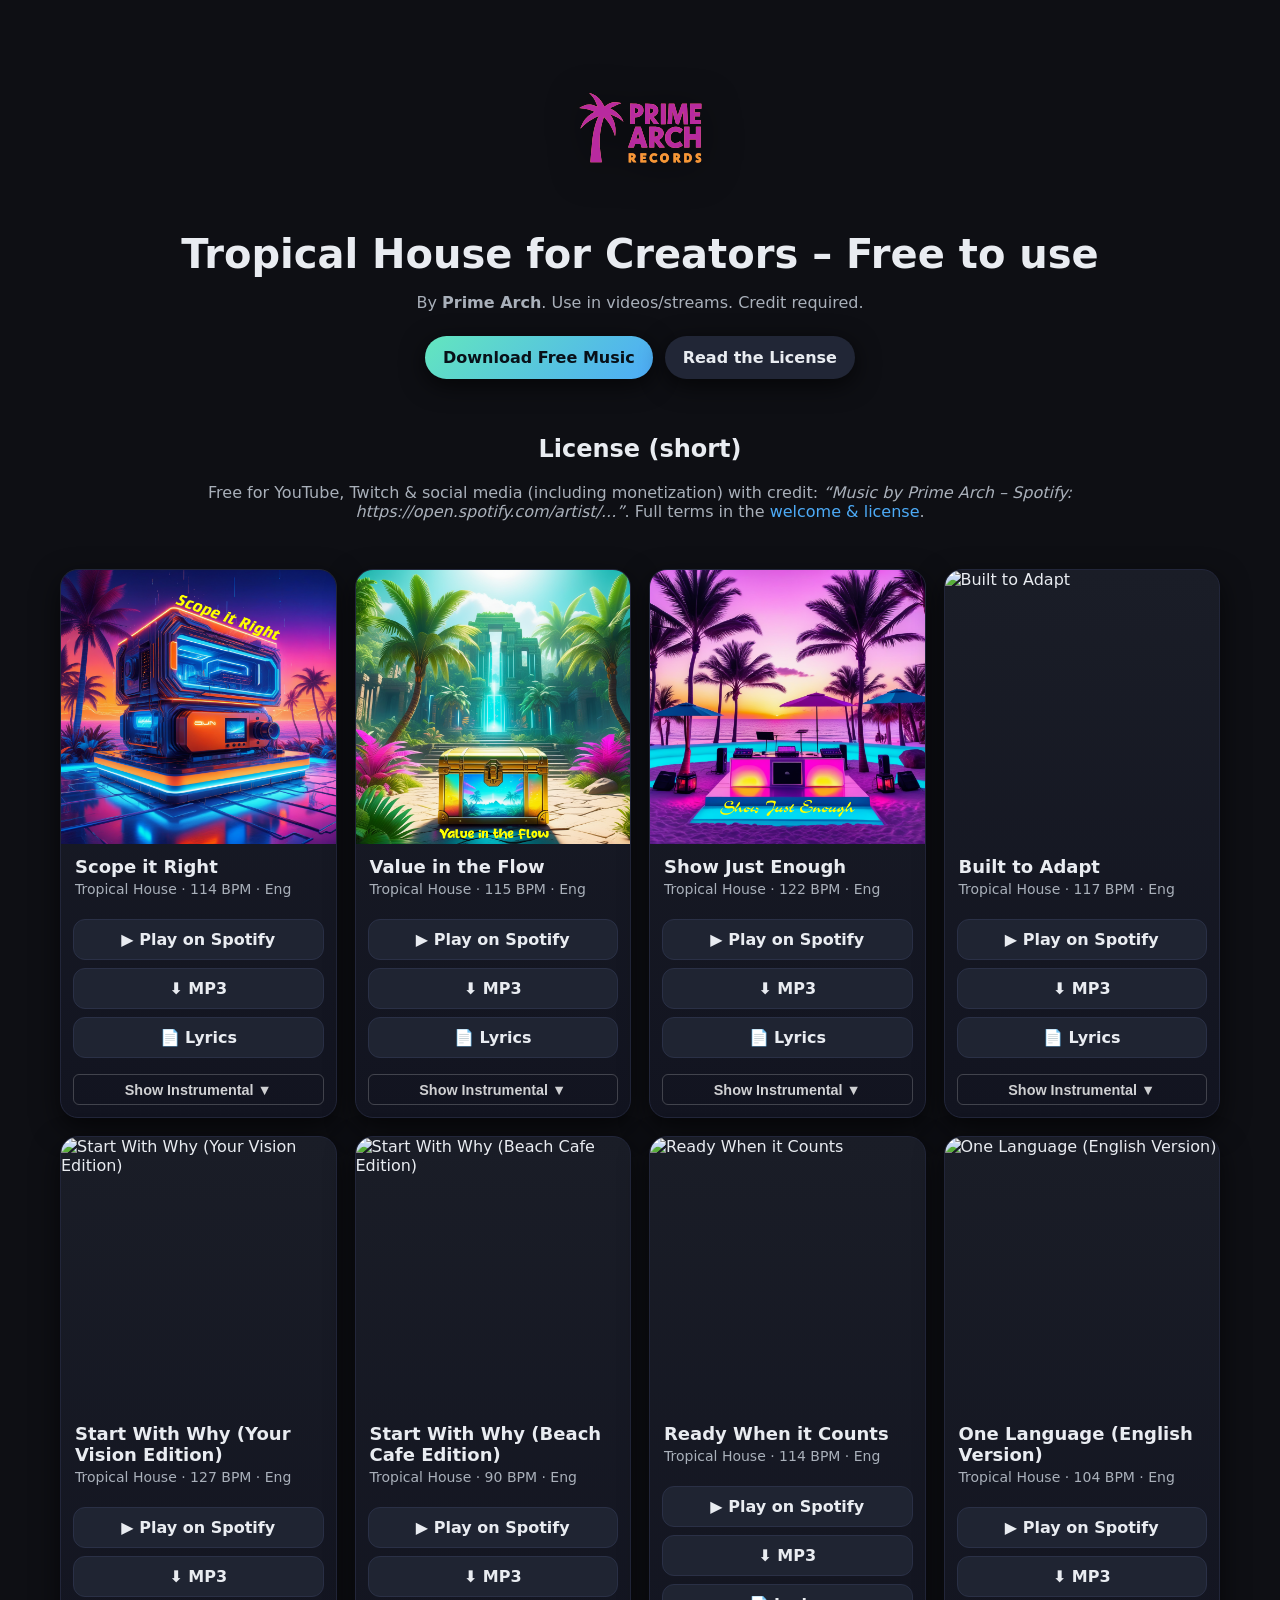
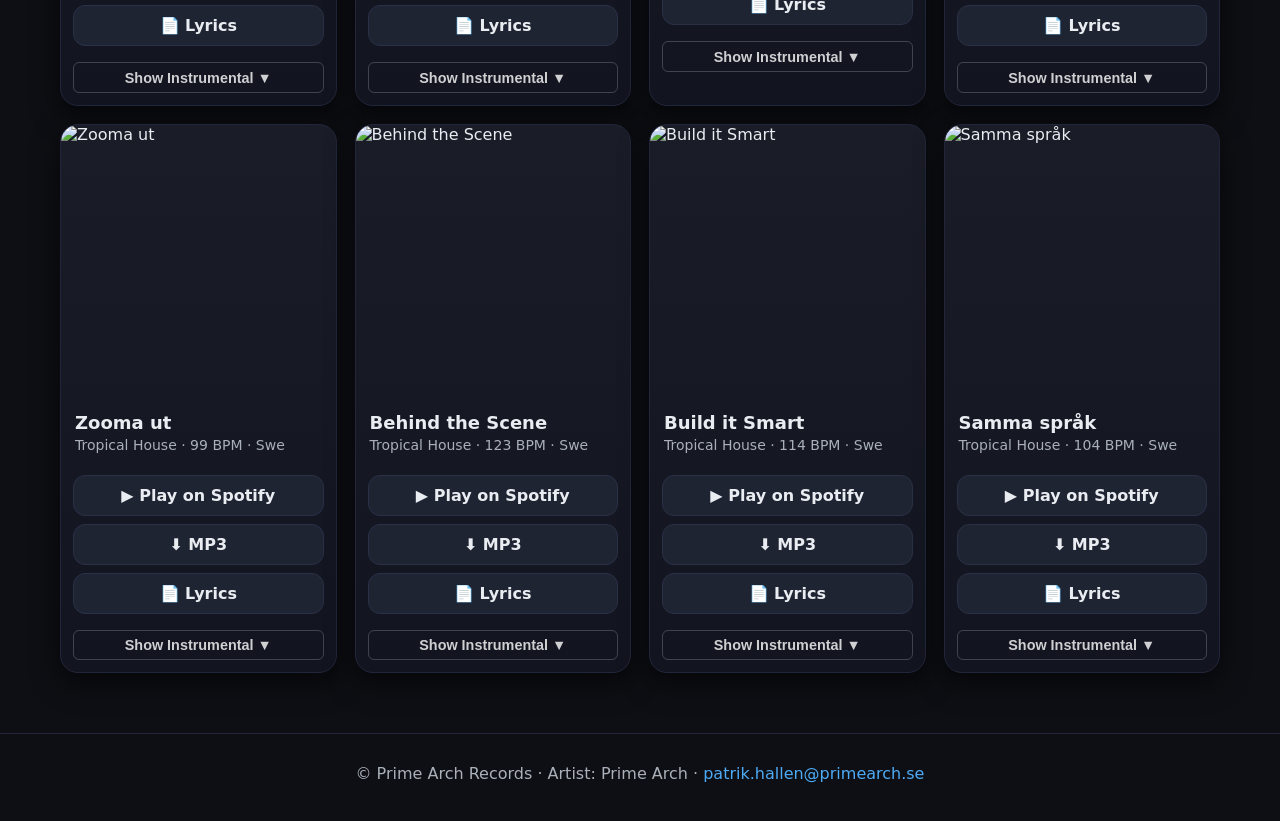
==== index.html @ 89befd99 "Update index.html" ====
<!DOCTYPE html>
<html lang="sv">
<head>
  <meta charset="utf-8" />
  <meta name="viewport" content="width=device-width, initial-scale=1" />
  <title>Prime Arch Records – Free Tropical House for Creators</title>
  <meta name="description" content="High-quality royalty-free Tropical House for creators — free with credit. By Prime Arch.">
  <link rel="preconnect" href="https://plausible.io">
  <script defer data-domain="primearchrecords.com" src="https://plausible.io/js/script.js"></script>

  <!-- Favicon och ikoner -->
  <link rel="icon" type="image/png" sizes="32x32" href="/assets/icons/favicon-32x32.png">
  <link rel="icon" type="image/png" sizes="16x16" href="/assets/icons/favicon-16x16.png">
  <link rel="icon" type="image/x-icon" href="/assets/icons/favicon.ico">
  <link rel="icon" type="image/svg+xml" href="/assets/icons/favicon.svg">

  <!-- PWA/Android (manifest) -->
  <link rel="manifest" href="/assets/icons/site.webmanifest">

  <!-- Apple/iOS -->
  <link rel="apple-touch-icon" sizes="180x180" href="/assets/icons/apple-touch-icon.png">

  <link rel="stylesheet" href="/assets/style.css?v=1.0.1" />
  <style>
    .instrumental { display: none; }
    .toggle-inst {
      background: transparent;
      border: 1px solid rgba(255,255,255,0.2);
      color: rgba(255,255,255,0.8);
      font-size: 0.9rem;
      margin-top: 0.5rem;
      padding: 0.4rem 0.6rem;
      cursor: pointer;
      border-radius: 6px;
      transition: all 0.2s ease;
    }
    .toggle-inst:hover {
      border-color: rgba(255,255,255,0.5);
      color: #fff;
      background: rgba(255,255,255,0.05);
    }
  </style>
</head>
<body>
  <header class="hero">
    <img src="/assets/logo.svg" alt="Prime Arch Records" class="logo" />
    <h1>Tropical House for Creators – Free to use</h1>
    <p>By <strong>Prime Arch</strong>. Use in videos/streams. Credit required.</p>
    <div class="cta-row">
      <a class="cta" href="#library">Download Free Music</a>
      <a class="cta alt" href="/docs/welcome-license.md" target="_blank" rel="noopener">Read the License</a>
    </div>
  </header>

  <section class="license">
    <h2>License (short)</h2>
    <p>Free for YouTube, Twitch & social media (including monetization) with credit:
      <em>“Music by Prime Arch – Spotify: https://open.spotify.com/artist/...”</em>.
      Full terms in the <a href="/docs/welcome-license.md" target="_blank" rel="noopener">welcome & license</a>.
    </p>
  </section>

  <section id="library" class="grid">
    <!-- Scope it Right -->
    <article class="card" data-track="Scope it Right">
      <img src="/assets/covers/scope-it-right.png" alt="Scope it Right" class="cover" />
      <h3>Scope it Right</h3>
      <p>Tropical House · 114 BPM · Eng</p>
      <div class="actions">
        <a class="btn" href="https://open.spotify.com/album/6RVIV2AQfhZBVF9ObAZK2e">▶ Play on Spotify</a>
        <a class="btn" href="/songs/scope-it-right.mp3">⬇ MP3</a>
        <a class="btn instrumental" href="/songs/scope-it-right-instrumental.mp3">⬇ MP3 (Instrumental)</a>
        <a class="btn" href="/songs/scope-it-right-lyrics.pdf" target="_blank" rel="noopener">📄 Lyrics</a>
      </div>
    </article>
    
    <!-- Value in the Flow -->
    <article class="card" data-track="Value in the Flow">
      <img src="/assets/covers/value-in-the-flow.png" alt="Value in the Flow" class="cover" />
      <h3>Value in the Flow</h3>
      <p>Tropical House · 115 BPM · Eng</p>
      <div class="actions">
        <a class="btn" href="https://open.spotify.com/track/6I7bqWsNI6GLdhfRLysS7s">▶ Play on Spotify</a>
        <a class="btn" href="/songs/value-in-the-flow.mp3">⬇ MP3</a>
        <a class="btn instrumental" href="/songs/value-in-the-flow-instrumental.mp3">⬇ MP3 (Instrumental)</a>
        <a class="btn" href="/songs/value-in-the-flow-lyrics.pdf" target="_blank" rel="noopener">📄 Lyrics</a>
      </div>
    </article>
    
    <!-- Show Just Enough -->
    <article class="card" data-track="Show Just Enough">
      <img src="/assets/covers/show-just-enough.png" alt="Show Just Enough" class="cover" />
      <h3>Show Just Enough</h3>
      <p>Tropical House · 122 BPM · Eng</p>
      <div class="actions">
        <a class="btn" href="https://open.spotify.com/album/0VA0BIkBa8AfertMIRVwKZ">▶ Play on Spotify</a>
        <a class="btn" href="/songs/show-just-enough.mp3">⬇ MP3</a>
        <a class="btn instrumental" href="/songs/show-just-enough-instrumental.mp3">⬇ MP3 (Instrumental)</a>
        <a class="btn" href="/songs/show-just-enough-lyrics.pdf" target="_blank" rel="noopener">📄 Lyrics</a>
      </div>
    </article>
    
    <!-- Built to Adapt -->
    <article class="card" data-track="Built to Adapt">
      <img src="/assets/covers/built-to-adapt.png" alt="Built to Adapt" class="cover" />
      <h3>Built to Adapt</h3>
      <p>Tropical House · 117 BPM · Eng</p>
      <div class="actions">
        <a class="btn" href="https://open.spotify.com/track/7cxu4EnsYUSwPFBB2Zrk0n">▶ Play on Spotify</a>
        <a class="btn" href="/songs/built-to-adapt.mp3">⬇ MP3</a>
        <a class="btn instrumental" href="/songs/built-to-adapt-instrumental.mp3">⬇ MP3 (Instrumental)</a>
        <a class="btn" href="/songs/built-to-adapt-lyrics.pdf" target="_blank" rel="noopener">📄 Lyrics</a>
      </div>
    </article>
    
    <!-- Start With Why (Your Vision Edition) -->
    <article class="card" data-track="Start With Why (Your Vision Edition)">
      <img src="/assets/covers/start-with-why-your-vision-edition.png" alt="Start With Why (Your Vision Edition)" class="cover" />
      <h3>Start With Why (Your Vision Edition)</h3>
      <p>Tropical House · 127 BPM · Eng</p>
      <div class="actions">
        <a class="btn" href="https://open.spotify.com/track/0hBe84I5sA88zU3ISNGg3X">▶ Play on Spotify</a>
        <a class="btn" href="/songs/start-with-why-your-vision-edition.mp3">⬇ MP3</a>
        <a class="btn instrumental" href="/songs/start-with-why-your-vision-edition-instrumental.mp3">⬇ MP3 (Instrumental)</a>
        <a class="btn" href="/songs/start-with-why-your-vision-edition-lyrics.pdf" target="_blank" rel="noopener">📄 Lyrics</a>
      </div>
    </article>
    
    <!-- Start With Why (Beach Cafe Edition) -->
    <article class="card" data-track="Start With Why (Beach Cafe Edition)">
      <img src="/assets/covers/start-with-why-beach-cafe-edition.png" alt="Start With Why (Beach Cafe Edition)" class="cover" />
      <h3>Start With Why (Beach Cafe Edition)</h3>
      <p>Tropical House · 90 BPM · Eng</p>
      <div class="actions">
        <a class="btn" href="https://open.spotify.com/track/2bSOgqbeWU0W4ufC7YVsWo">▶ Play on Spotify</a>
        <a class="btn" href="/songs/start-with-why-beach-cafe-edition.mp3">⬇ MP3</a>
        <a class="btn instrumental" href="/songs/start-with-why-beach-cafe-edition-instrumental.mp3">⬇ MP3 (Instrumental)</a>
        <a class="btn" href="/songs/start-with-why-beach-cafe-edition-lyrics.pdf" target="_blank" rel="noopener">📄 Lyrics</a>
      </div>
    </article>
    
    <!-- Ready When it Counts -->
    <article class="card" data-track="Ready When it Counts">
      <img src="/assets/covers/ready-when-it-counts.png" alt="Ready When it Counts" class="cover" />
      <h3>Ready When it Counts</h3>
      <p>Tropical House · 114 BPM · Eng</p>
      <div class="actions">
        <a class="btn" href="https://open.spotify.com/track/66widIYpAR3sAt6o5tpNbS">▶ Play on Spotify</a>
        <a class="btn" href="/songs/ready-when-it-counts.mp3">⬇ MP3</a>
        <a class="btn instrumental" href="/songs/ready-when-it-counts-instrumental.mp3">⬇ MP3 (Instrumental)</a>
        <a class="btn" href="/songs/ready-when-it-counts-lyrics.pdf" target="_blank" rel="noopener">📄 Lyrics</a>
      </div>
    </article>
    
    <!-- One Language (English Version) -->
    <article class="card" data-track="One Language (English Version)">
      <img src="/assets/covers/one-language.png" alt="One Language (English Version)" class="cover" />
      <h3>One Language (English Version)</h3>
      <p>Tropical House · 104 BPM · Eng</p>
      <div class="actions">
        <a class="btn" href="https://open.spotify.com/track/7FS1kLTRty1hwPt3okpxEa">▶ Play on Spotify</a>
        <a class="btn" href="/songs/one-language.mp3">⬇ MP3</a>
        <a class="btn instrumental" href="/songs/one-language-instrumental.mp3">⬇ MP3 (Instrumental)</a>
        <a class="btn" href="/songs/one-language-lyrics.pdf" target="_blank" rel="noopener">📄 Lyrics</a>
      </div>
    </article>
    
    <!-- Zooma ut -->
    <article class="card" data-track="Zooma ut">
      <img src="/assets/covers/zooma-ut.png" alt="Zooma ut" class="cover" />
      <h3>Zooma ut</h3>
      <p>Tropical House · 99 BPM · Swe</p>
      <div class="actions">
        <a class="btn" href="https://open.spotify.com/track/31CzolinKDBuZtKtWS1eUu">▶ Play on Spotify</a>
        <a class="btn" href="/songs/zooma-ut.mp3">⬇ MP3</a>
        <a class="btn instrumental" href="/songs/zooma-ut-instrumental.mp3">⬇ MP3 (Instrumental)</a>
        <a class="btn" href="/songs/zooma-ut-lyrics.pdf" target="_blank" rel="noopener">📄 Lyrics</a>
      </div>
    </article>
    
    <!-- Behind the Scene -->
    <article class="card" data-track="Behind the Scene">
      <img src="/assets/covers/behind-the-scene.png" alt="Behind the Scene" class="cover" />
      <h3>Behind the Scene</h3>
      <p>Tropical House · 123 BPM · Swe</p>
      <div class="actions">
        <a class="btn" href="https://open.spotify.com/track/25VfiHH2zP7YNrUBABUJft">▶ Play on Spotify</a>
        <a class="btn" href="/songs/behind-the-scene.mp3">⬇ MP3</a>
        <a class="btn instrumental" href="/songs/behind-the-scene-instrumental.mp3">⬇ MP3 (Instrumental)</a>
        <a class="btn" href="/songs/behind-the-scene-lyrics.pdf" target="_blank" rel="noopener">📄 Lyrics</a>
      </div>
    </article>
    
    <!-- Build it Smart -->
    <article class="card" data-track="Build it Smart">
      <img src="/assets/covers/build-it-smart.png" alt="Build it Smart" class="cover" />
      <h3>Build it Smart</h3>
      <p>Tropical House · 114 BPM · Swe</p>
      <div class="actions">
        <a class="btn" href="https://open.spotify.com/track/7I2j84hNYb8DtYoMLTeTq1">▶ Play on Spotify</a>
        <a class="btn" href="/songs/build-it-smart.mp3">⬇ MP3</a>
        <a class="btn instrumental" href="/songs/build-it-smart-instrumental.mp3">⬇ MP3 (Instrumental)</a>
        <a class="btn" href="/songs/build-it-smart-lyrics.pdf" target="_blank" rel="noopener">📄 Lyrics</a>
      </div>
    </article>
    
    <!-- Samma språk -->
    <article class="card" data-track="Samma språk">
      <img src="/assets/covers/samma-sprak.png" alt="Samma språk" class="cover" />
      <h3>Samma språk</h3>
      <p>Tropical House · 104 BPM · Swe</p>
      <div class="actions">
        <a class="btn" href="https://open.spotify.com/track/2izty9QnwodacfaYJxrCsa">▶ Play on Spotify</a>
        <a class="btn" href="/songs/samma-sprak.mp3">⬇ MP3</a>
        <a class="btn instrumental" href="/songs/samma-sprak-instrumental.mp3">⬇ MP3 (Instrumental)</a>
        <a class="btn" href="/songs/samma-sprak-lyrics.pdf" target="_blank" rel="noopener">📄 Lyrics</a>
      </div>
    </article>

  </section>

  <footer>
    <p>© Prime Arch Records · Artist: Prime Arch · <a href="mailto:patrik.hallen@primearch.se">patrik.hallen@primearch.se</a></p>
  </footer>

  <script>
  // Toggle för instrumental-länkar per kort
  document.querySelectorAll('.card').forEach(card => {
    const instBtns = card.querySelectorAll('.btn.instrumental');
    if (!instBtns.length) return;

    const toggle = document.createElement('button');
    toggle.className = 'btn toggle-inst';
    toggle.type = 'button';
    toggle.textContent = 'Show Instrumental ▼';
    const actions = card.querySelector('.actions') || card;
    actions.appendChild(toggle);

    let open = false;
    toggle.addEventListener('click', () => {
      open = !open;
      instBtns.forEach(b => b.style.display = open ? '' : 'none');
      toggle.textContent = open ? 'Hide Instrumental ▲' : 'Show Instrumental ▼';
    });
  });
  </script>
</body>
</html>
---- assets/style.css ----
/* Prime Arch Records – minimal, responsive, clean */
:root{
  --bg:#0e0f14;
  --fg:#e9ecf1;
  --muted:#a9b0ba;
  --card:#171922;
  --accent:#63e6be;
  --accent-2:#4dabf7;
}
*{box-sizing:border-box}
html,body{margin:0;padding:0;background:var(--bg);color:var(--fg);font-family:ui-sans-serif,system-ui,-apple-system,Segoe UI,Roboto,Helvetica,Arial}
a{color:var(--accent-2);text-decoration:none}
img{max-width:100%;display:block}
header.hero{
  padding:56px 20px 28px;
  text-align:center;
  display:grid;
  gap:16px;
  justify-items:center;
}
.logo{width:160px;height:auto;filter:drop-shadow(0 6px 18px #0008)}
h1{margin:0;font-size:clamp(24px,4vw,40px);line-height:1.12}
p{margin:0 0 8px 0;color:var(--muted)}
.cta-row{display:flex;gap:12px;flex-wrap:wrap;justify-content:center}
.cta{
  display:inline-block;
  padding:12px 18px;
  border-radius:999px;
  background:linear-gradient(135deg,var(--accent),var(--accent-2));
  color:#081018;
  font-weight:700;
  box-shadow:0 6px 24px #000a;
  transition:transform .15s ease, box-shadow .15s ease;
}
.cta:hover{transform:translateY(-1px);box-shadow:0 10px 28px #000d}
.cta.alt{background:#212636;color:var(--fg)}

section.license{max-width:980px;margin:0 auto;padding:8px 20px 20px;text-align:center}

.grid{
  display:grid;
  grid-template-columns:repeat(auto-fill,minmax(260px,1fr));
  gap:18px;
  padding:20px;
  max-width:1200px;
  margin:0 auto 40px;
}
.card{
  background:linear-gradient(180deg,#1a1d27,#121420);
  border:1px solid #22263a;
  border-radius:18px;
  overflow:hidden;
  box-shadow:0 10px 28px #0009;
  display:flex;
  flex-direction:column;
}
.cover{aspect-ratio:1/1;object-fit:cover}
.card h3{margin:12px 14px 0;font-size:18px}
.card p{margin:4px 14px 10px;color:var(--muted);font-size:14px}
.actions{display:grid;gap:8px;padding:12px}
.btn{
  display:block;text-align:center;padding:10px 12px;border-radius:12px;
  background:#1f2432;color:var(--fg);border:1px solid #2a3046;transition:all .15s ease;font-weight:600
}
.btn:hover{transform:translateY(-1px);border-color:#3b4770}
footer{padding:30px 20px;border-top:1px solid #22263a;text-align:center;color:var(--muted)}

/* Instrumental-knappar är gömda från start */
.instrumental {
  display: none;
}

/* Toggle-knappen */
.toggle-inst {
  background: transparent;
  border: 1px solid rgba(255,255,255,0.2);
  color: rgba(255,255,255,0.8);
  font-size: 0.9rem;
  margin-top: 0.5rem;
  padding: 0.4rem 0.6rem;
  cursor: pointer;
  border-radius: 6px;
  transition: all 0.2s ease;
}

/* Hover-effekt */
.toggle-inst:hover {
  border-color: rgba(255,255,255,0.5);
  color: #fff;
  background: rgba(255,255,255,0.05);
}
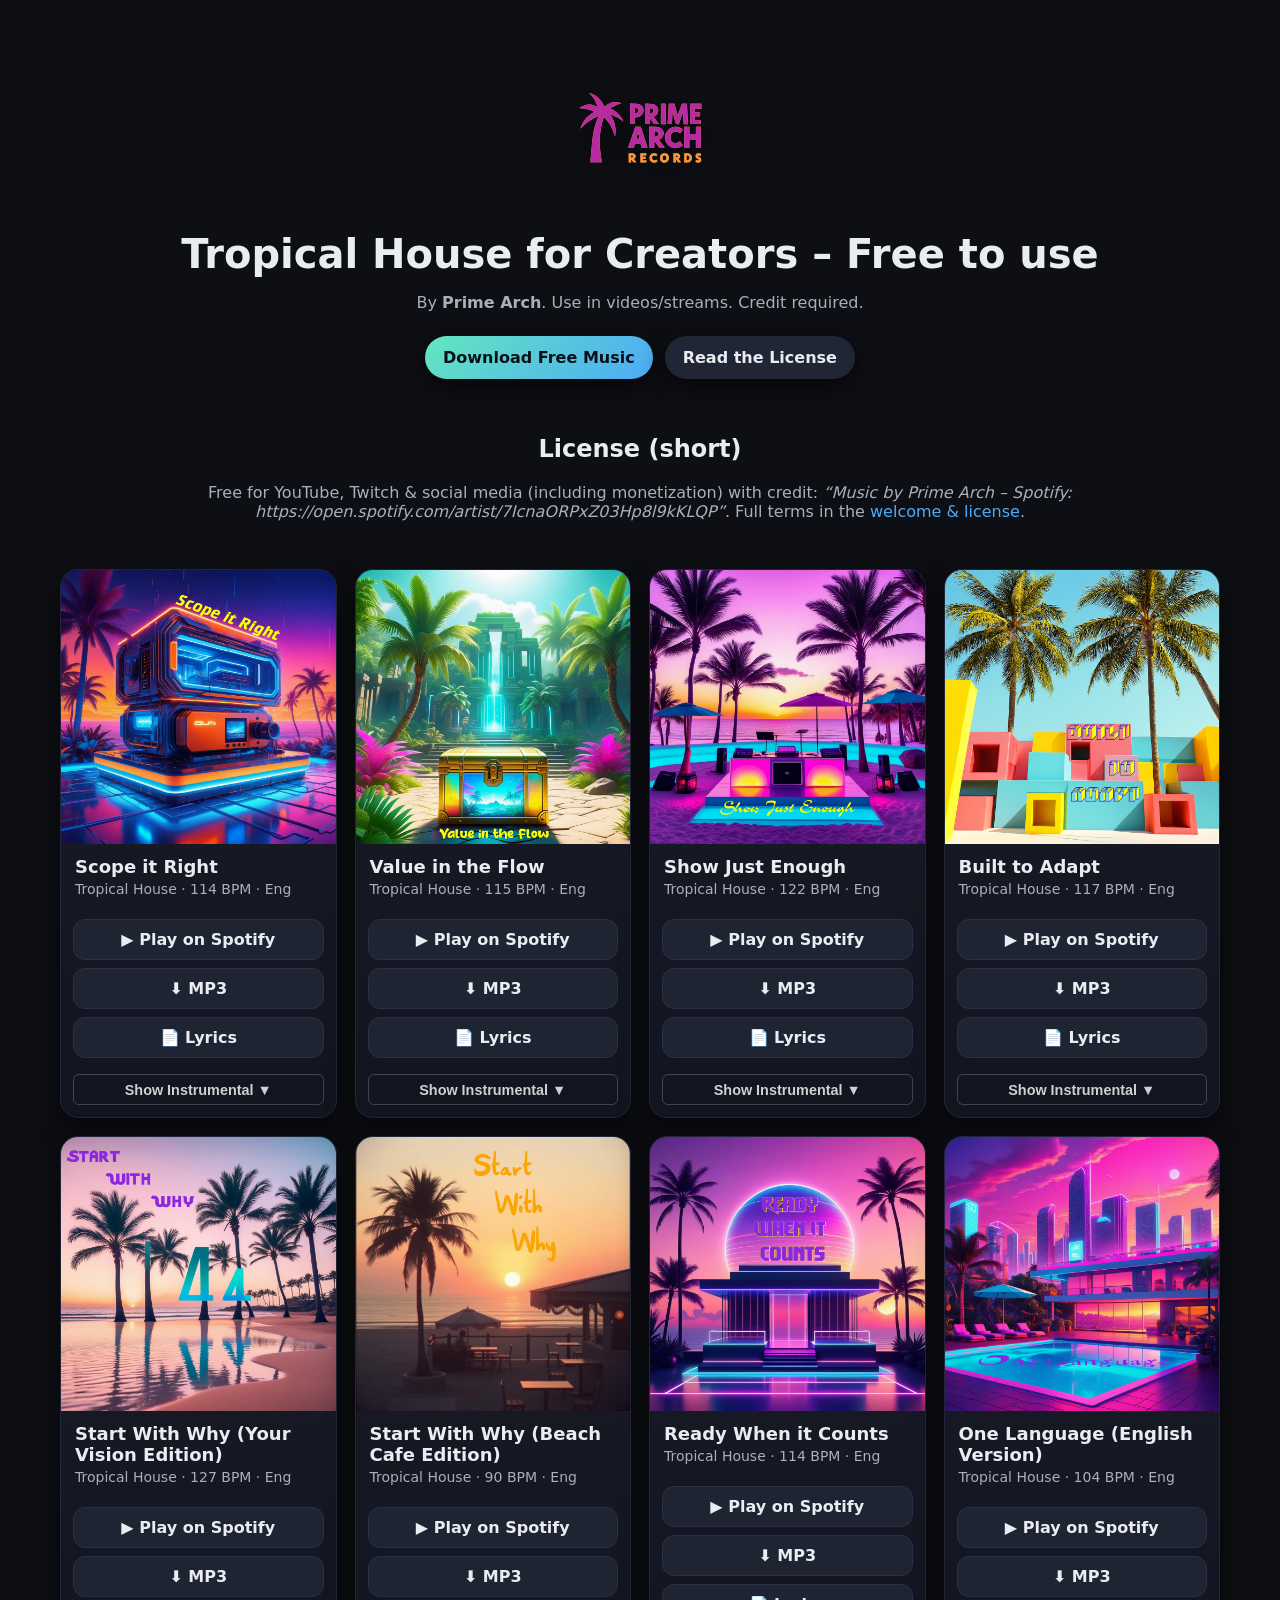
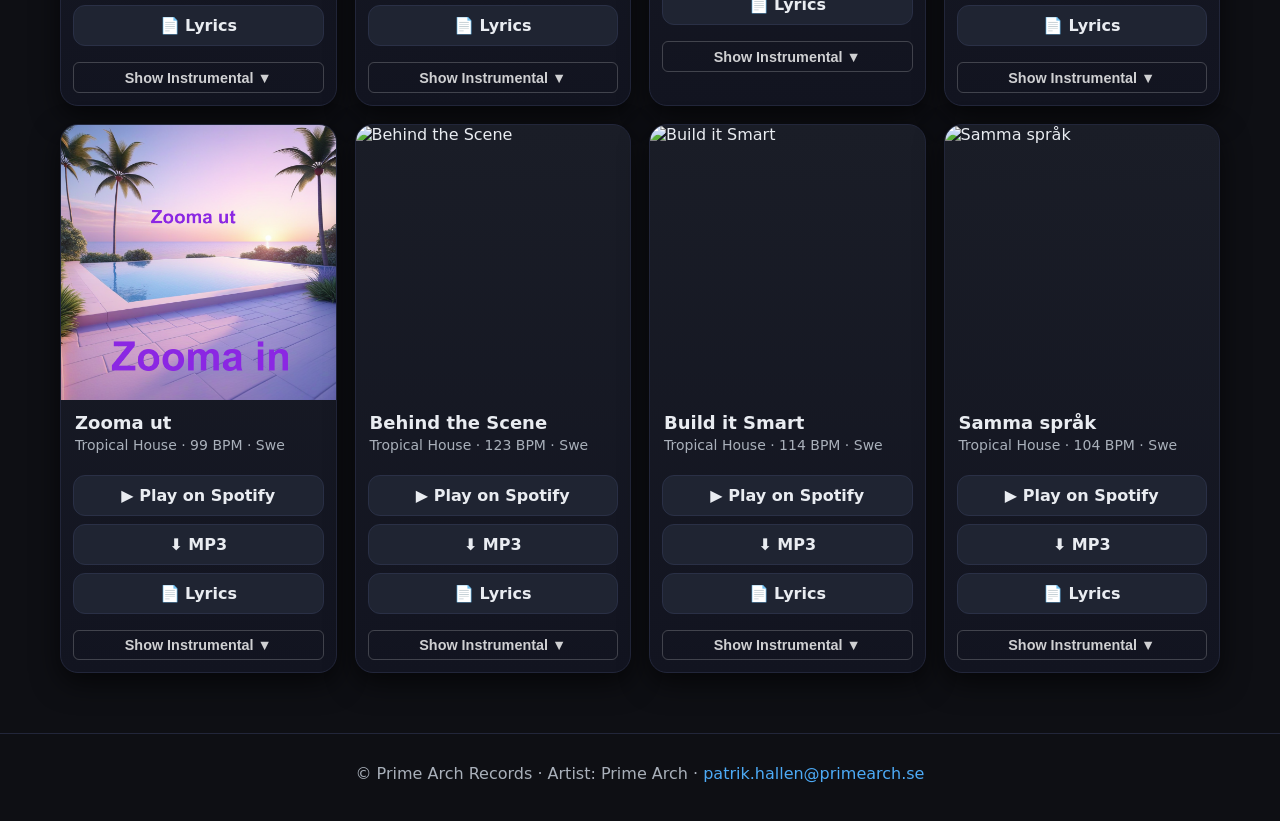
==== commit 36c1003e: "Update index.html" ====
--- a/index.html
+++ b/index.html
@@ -55,7 +55,7 @@
   <section class="license">
     <h2>License (short)</h2>
     <p>Free for YouTube, Twitch & social media (including monetization) with credit:
-      <em>“Music by Prime Arch – Spotify: https://open.spotify.com/artist/...”</em>.
+      <em>“Music by Prime Arch – Spotify: https://open.spotify.com/artist/7IcnaORPxZ03Hp8l9kKLQP”</em>.
       Full terms in the <a href="/docs/welcome-license.md" target="_blank" rel="noopener">welcome & license</a>.
     </p>
   </section>
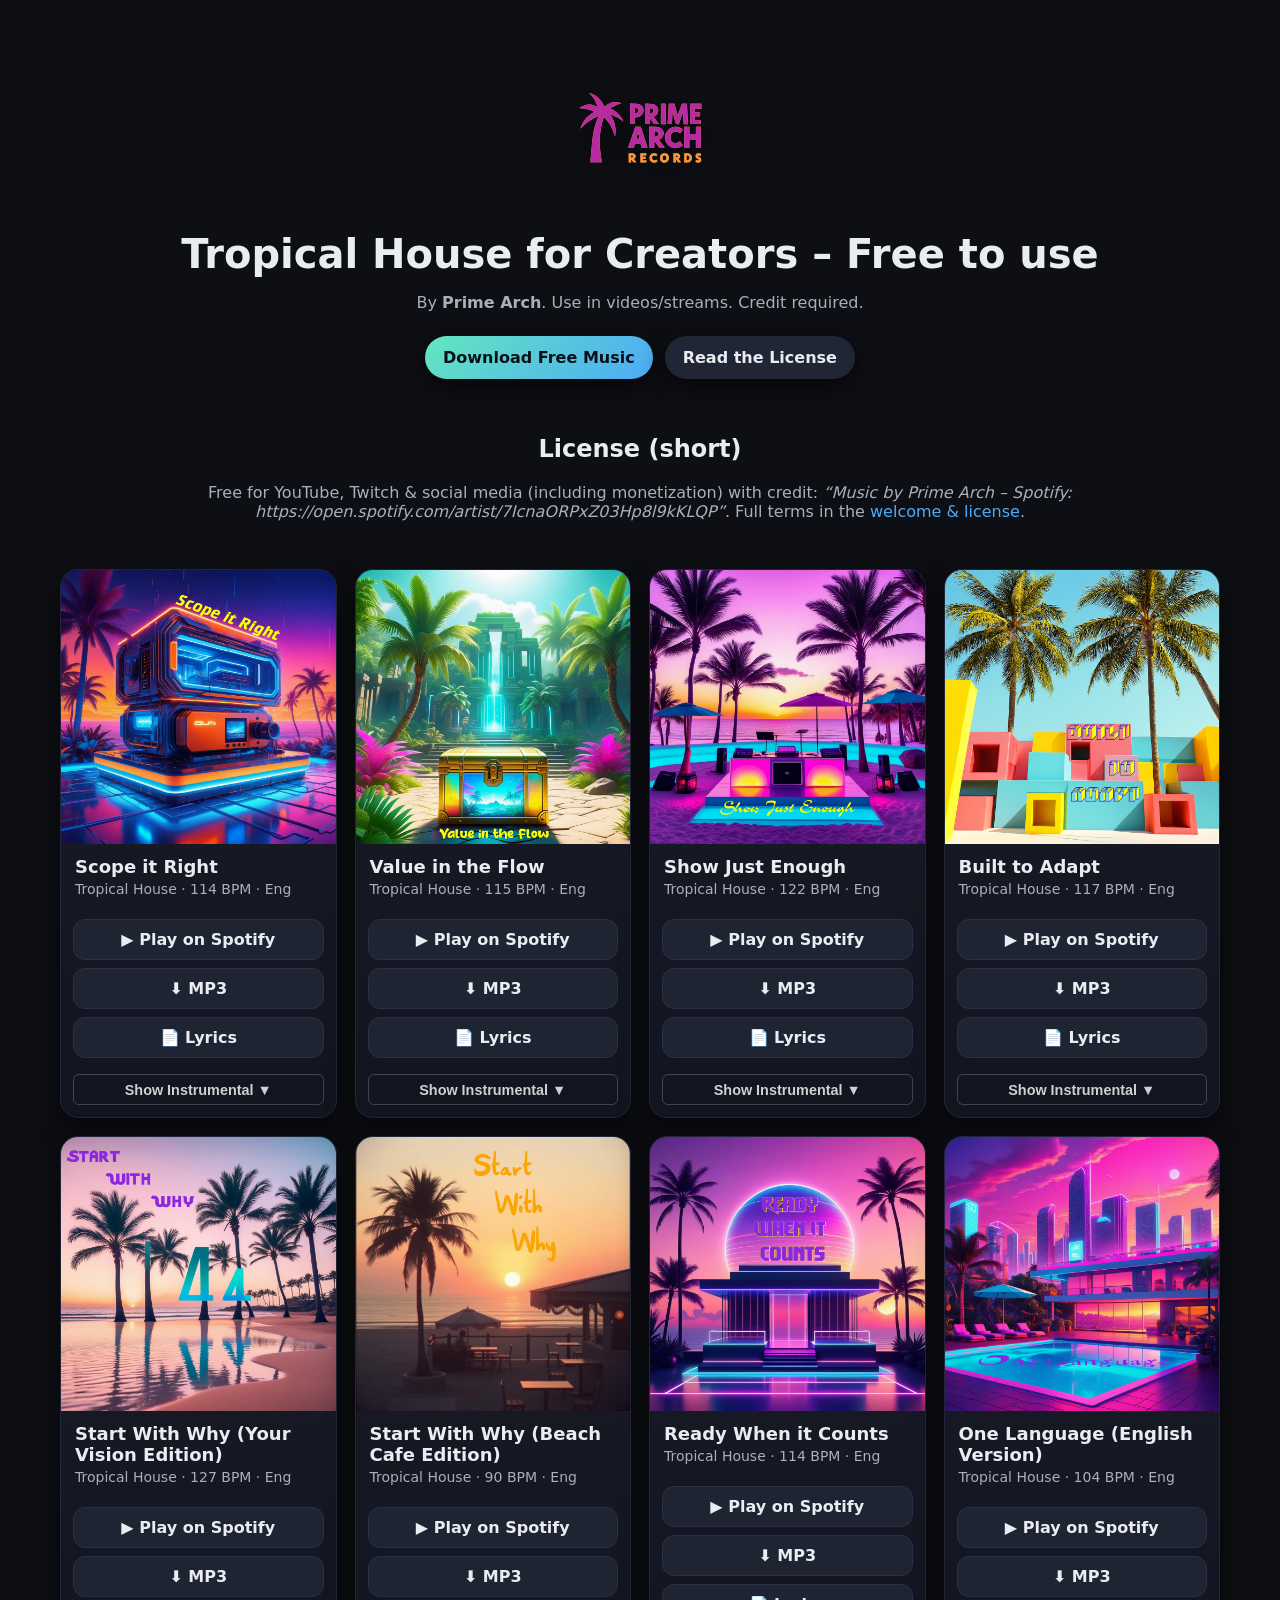
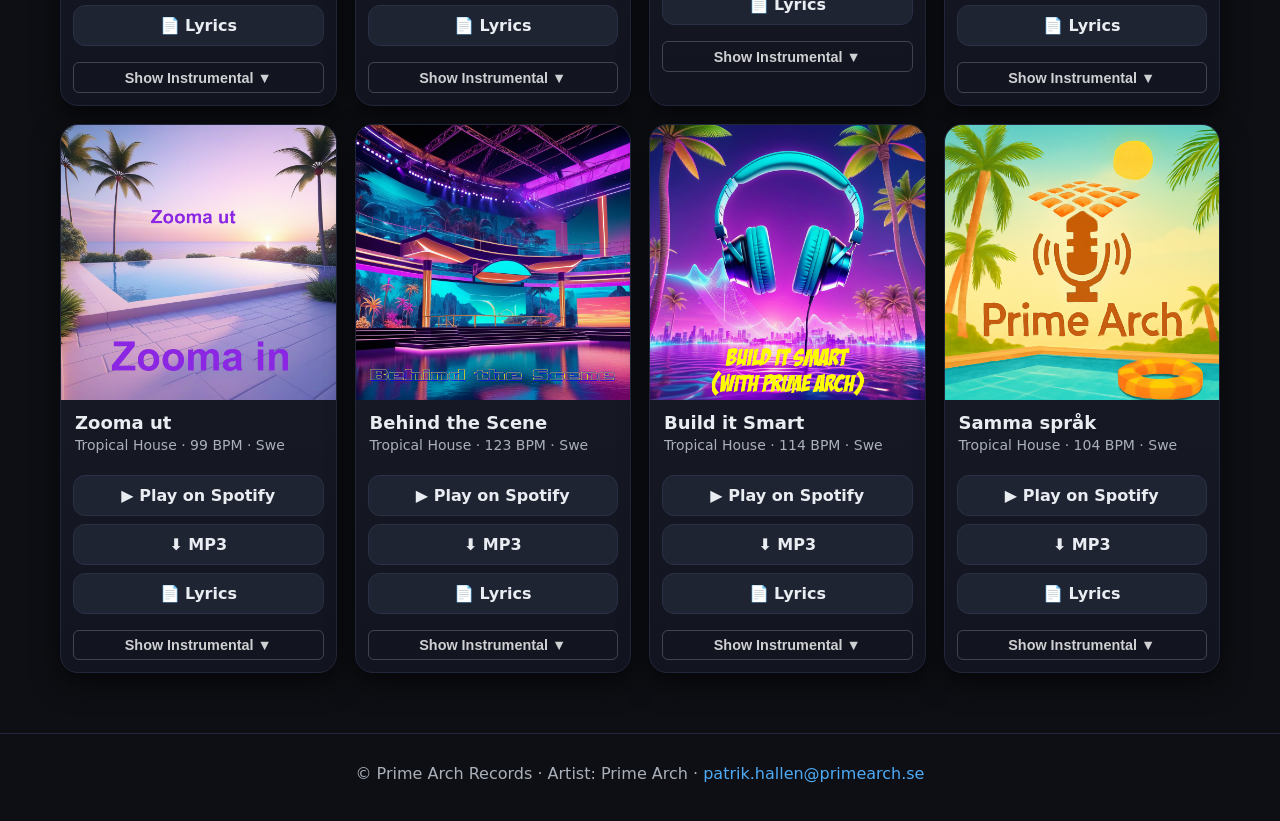
==== commit d2eff40f: "Installation av Plausible" ====
--- a/index.html
+++ b/index.html
@@ -40,6 +40,11 @@
       background: rgba(255,255,255,0.05);
     }
   </style>
+  <!-- Annan metadata och CSS -->
+  <script defer data-domain="primearchrecords.com" src="https://plausible.io/js/script.file-downloads.outbound-links.js"></script>
+  <script>
+    window.plausible = window.plausible || function() { (window.plausible.q = window.plausible.q || []).push(arguments) }
+  </script>
 </head>
 <body>
   <header class="hero">
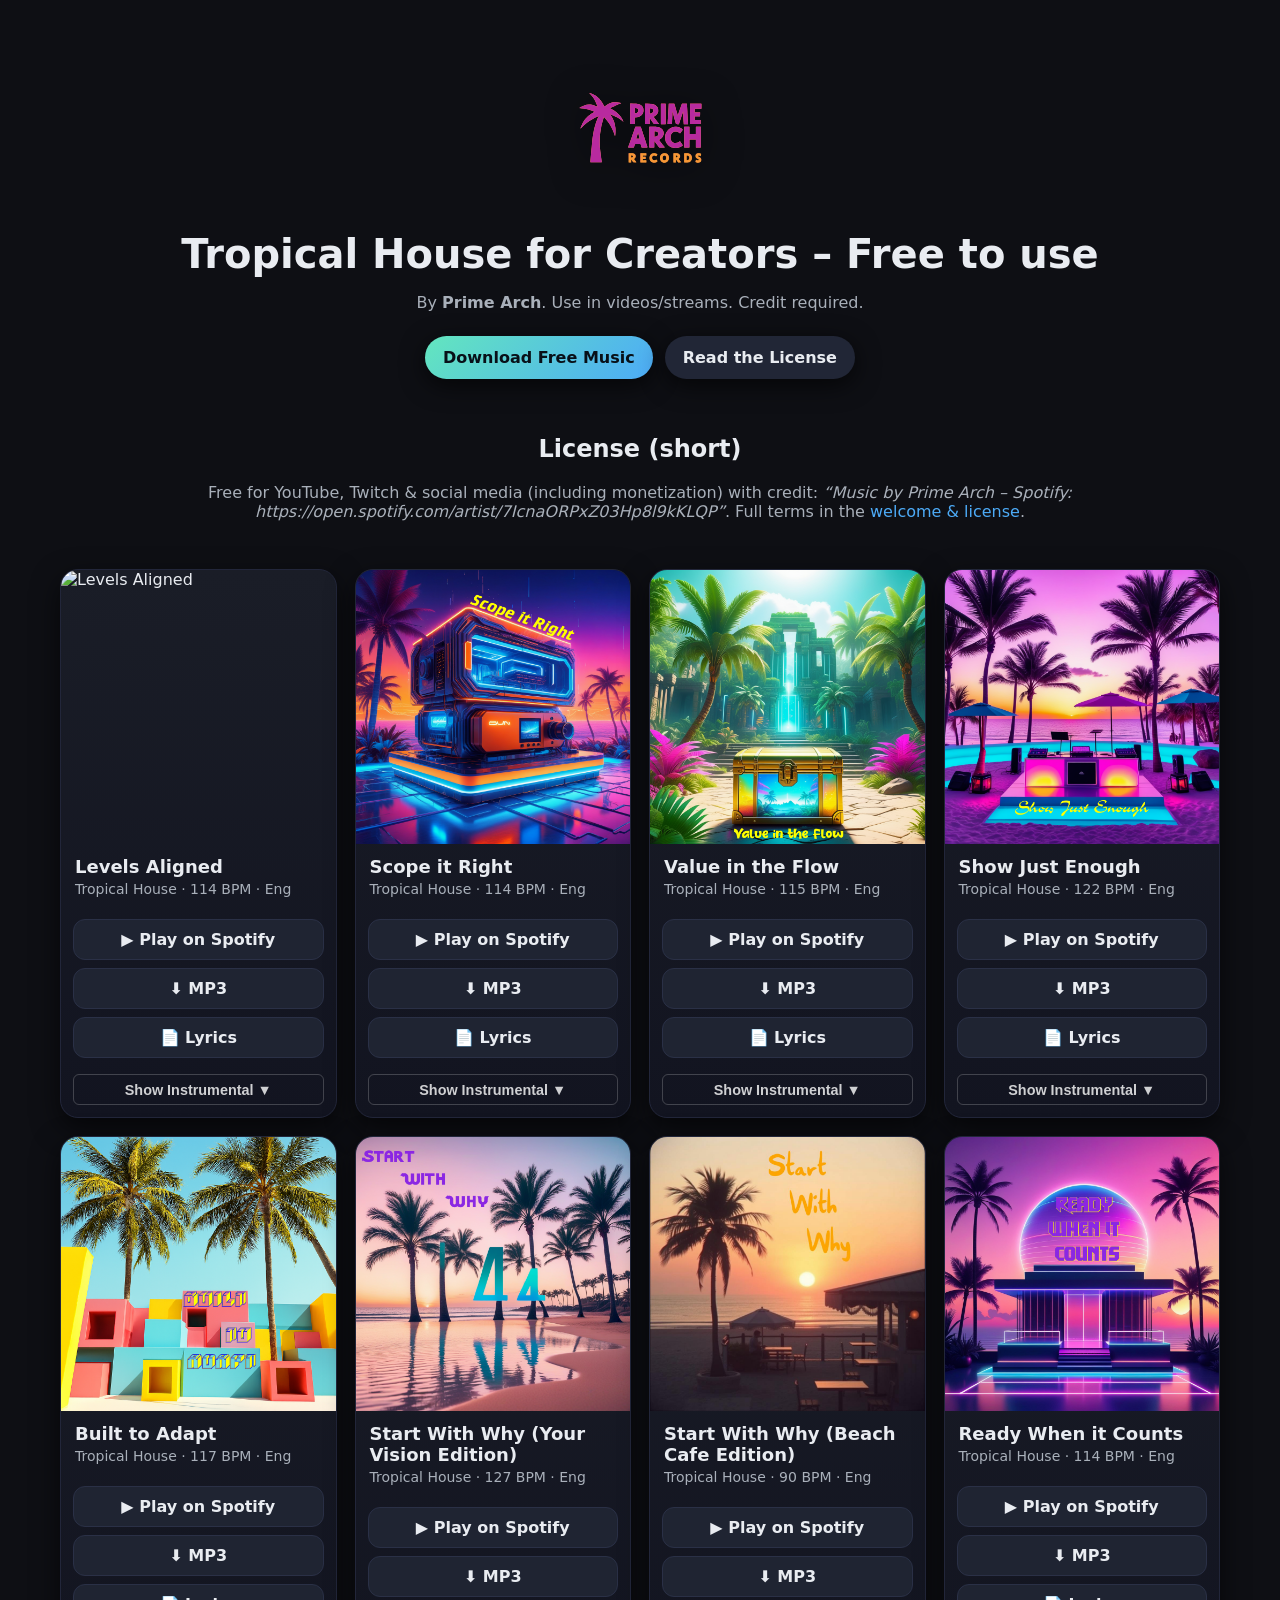
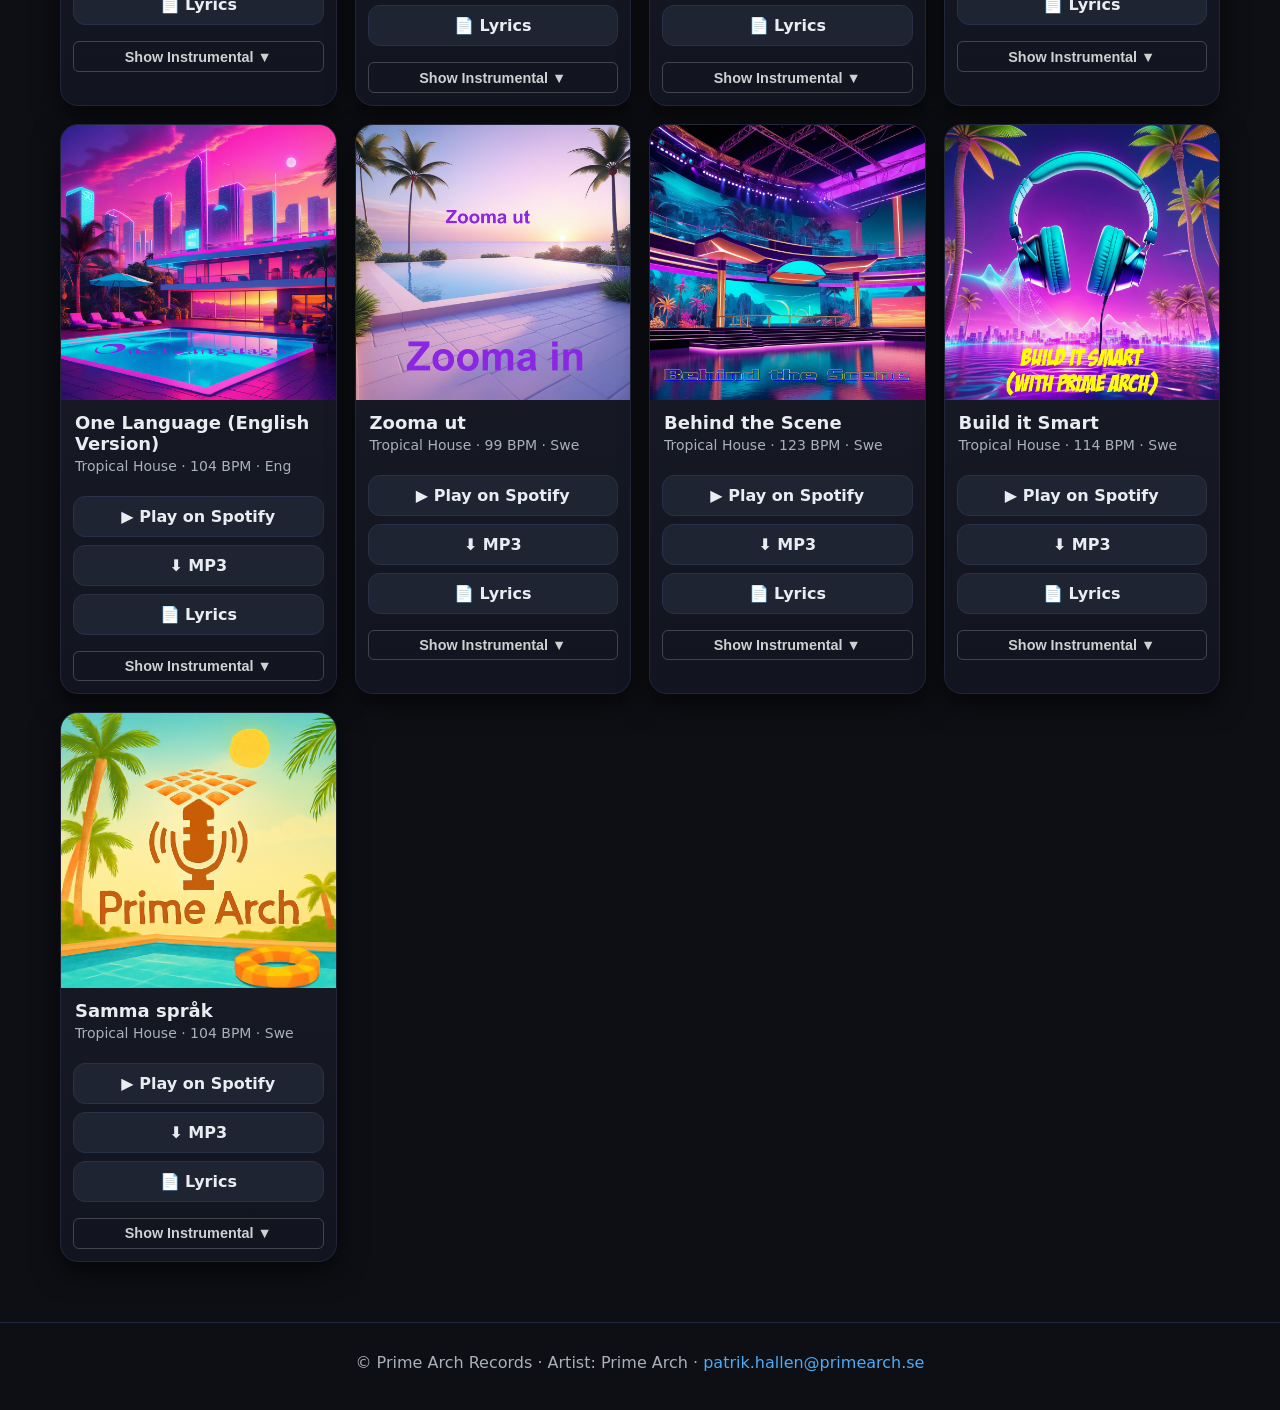
==== commit 56d60fad: "Add Levels Aligned track to library section" ====
--- a/index.html
+++ b/index.html
@@ -6,20 +6,19 @@
   <title>Prime Arch Records – Free Tropical House for Creators</title>
   <meta name="description" content="High-quality royalty-free Tropical House for creators — free with credit. By Prime Arch.">
   <link rel="preconnect" href="https://plausible.io">
-  <script defer data-domain="primearchrecords.com" src="https://plausible.io/js/script.js"></script>
-
+  <script defer data-domain="primearchrecords.com" src="https://plausible.io/js/script.file-downloads.outbound-links.js"></script>
+  <script>
+    window.plausible = window.plausible || function() { (window.plausible.q = window.plausible.q || []).push(arguments) }
+  </script>
   <!-- Favicon och ikoner -->
   <link rel="icon" type="image/png" sizes="32x32" href="/assets/icons/favicon-32x32.png">
   <link rel="icon" type="image/png" sizes="16x16" href="/assets/icons/favicon-16x16.png">
   <link rel="icon" type="image/x-icon" href="/assets/icons/favicon.ico">
   <link rel="icon" type="image/svg+xml" href="/assets/icons/favicon.svg">
-
   <!-- PWA/Android (manifest) -->
   <link rel="manifest" href="/assets/icons/site.webmanifest">
-
   <!-- Apple/iOS -->
   <link rel="apple-touch-icon" sizes="180x180" href="/assets/icons/apple-touch-icon.png">
-
   <link rel="stylesheet" href="/assets/style.css?v=1.0.1" />
   <style>
     .instrumental { display: none; }
@@ -40,11 +39,6 @@
       background: rgba(255,255,255,0.05);
     }
   </style>
-  <!-- Annan metadata och CSS -->
-  <script defer data-domain="primearchrecords.com" src="https://plausible.io/js/script.file-downloads.outbound-links.js"></script>
-  <script>
-    window.plausible = window.plausible || function() { (window.plausible.q = window.plausible.q || []).push(arguments) }
-  </script>
 </head>
 <body>
   <header class="hero">
@@ -66,6 +60,20 @@
   </section>
 
   <section id="library" class="grid">
+
+    <!-- Levels Aligned -->
+    <article class="card" data-track="Levels Aligned">
+      <img src="/assets/covers/levels-aligned.png" alt="Levels Aligned" class="cover" />
+      <h3>Levels Aligned</h3>
+      <p>Tropical House · 114 BPM · Eng</p>
+      <div class="actions">
+        <a class="btn" href="https://open.spotify.com/track/3mB4QtgDjKM6o8Iqiv5fYM">▶ Play on Spotify</a>
+        <a class="btn download-link" href="/songs/levels-aligned.mp3">⬇ MP3</a>
+        <a class="btn instrumental download-link" href="/songs/levels-aligned-instrumental.mp3">⬇ MP3 (Instrumental)</a>
+        <a class="btn" href="/songs/levels-aligned-lyrics.pdf" target="_blank" rel="noopener">📄 Lyrics</a>
+      </div>
+    </article>
+    
     <!-- Scope it Right -->
     <article class="card" data-track="Scope it Right">
       <img src="/assets/covers/scope-it-right.png" alt="Scope it Right" class="cover" />
@@ -73,8 +81,8 @@
       <p>Tropical House · 114 BPM · Eng</p>
       <div class="actions">
         <a class="btn" href="https://open.spotify.com/album/6RVIV2AQfhZBVF9ObAZK2e">▶ Play on Spotify</a>
-        <a class="btn" href="/songs/scope-it-right.mp3">⬇ MP3</a>
-        <a class="btn instrumental" href="/songs/scope-it-right-instrumental.mp3">⬇ MP3 (Instrumental)</a>
+        <a class="btn download-link" href="/songs/scope-it-right.mp3">⬇ MP3</a>
+        <a class="btn instrumental download-link" href="/songs/scope-it-right-instrumental.mp3">⬇ MP3 (Instrumental)</a>
         <a class="btn" href="/songs/scope-it-right-lyrics.pdf" target="_blank" rel="noopener">📄 Lyrics</a>
       </div>
     </article>
@@ -86,8 +94,8 @@
       <p>Tropical House · 115 BPM · Eng</p>
       <div class="actions">
         <a class="btn" href="https://open.spotify.com/track/6I7bqWsNI6GLdhfRLysS7s">▶ Play on Spotify</a>
-        <a class="btn" href="/songs/value-in-the-flow.mp3">⬇ MP3</a>
-        <a class="btn instrumental" href="/songs/value-in-the-flow-instrumental.mp3">⬇ MP3 (Instrumental)</a>
+        <a class="btn download-link" href="/songs/value-in-the-flow.mp3">⬇ MP3</a>
+        <a class="btn instrumental download-link" href="/songs/value-in-the-flow-instrumental.mp3">⬇ MP3 (Instrumental)</a>
         <a class="btn" href="/songs/value-in-the-flow-lyrics.pdf" target="_blank" rel="noopener">📄 Lyrics</a>
       </div>
     </article>
@@ -99,8 +107,8 @@
       <p>Tropical House · 122 BPM · Eng</p>
       <div class="actions">
         <a class="btn" href="https://open.spotify.com/album/0VA0BIkBa8AfertMIRVwKZ">▶ Play on Spotify</a>
-        <a class="btn" href="/songs/show-just-enough.mp3">⬇ MP3</a>
-        <a class="btn instrumental" href="/songs/show-just-enough-instrumental.mp3">⬇ MP3 (Instrumental)</a>
+        <a class="btn download-link" href="/songs/show-just-enough.mp3">⬇ MP3</a>
+        <a class="btn instrumental download-link" href="/songs/show-just-enough-instrumental.mp3">⬇ MP3 (Instrumental)</a>
         <a class="btn" href="/songs/show-just-enough-lyrics.pdf" target="_blank" rel="noopener">📄 Lyrics</a>
       </div>
     </article>
@@ -112,8 +120,8 @@
       <p>Tropical House · 117 BPM · Eng</p>
       <div class="actions">
         <a class="btn" href="https://open.spotify.com/track/7cxu4EnsYUSwPFBB2Zrk0n">▶ Play on Spotify</a>
-        <a class="btn" href="/songs/built-to-adapt.mp3">⬇ MP3</a>
-        <a class="btn instrumental" href="/songs/built-to-adapt-instrumental.mp3">⬇ MP3 (Instrumental)</a>
+        <a class="btn download-link" href="/songs/built-to-adapt.mp3">⬇ MP3</a>
+        <a class="btn instrumental download-link" href="/songs/built-to-adapt-instrumental.mp3">⬇ MP3 (Instrumental)</a>
         <a class="btn" href="/songs/built-to-adapt-lyrics.pdf" target="_blank" rel="noopener">📄 Lyrics</a>
       </div>
     </article>
@@ -125,8 +133,8 @@
       <p>Tropical House · 127 BPM · Eng</p>
       <div class="actions">
         <a class="btn" href="https://open.spotify.com/track/0hBe84I5sA88zU3ISNGg3X">▶ Play on Spotify</a>
-        <a class="btn" href="/songs/start-with-why-your-vision-edition.mp3">⬇ MP3</a>
-        <a class="btn instrumental" href="/songs/start-with-why-your-vision-edition-instrumental.mp3">⬇ MP3 (Instrumental)</a>
+        <a class="btn download-link" href="/songs/start-with-why-your-vision-edition.mp3">⬇ MP3</a>
+        <a class="btn instrumental download-link" href="/songs/start-with-why-your-vision-edition-instrumental.mp3">⬇ MP3 (Instrumental)</a>
         <a class="btn" href="/songs/start-with-why-your-vision-edition-lyrics.pdf" target="_blank" rel="noopener">📄 Lyrics</a>
       </div>
     </article>
@@ -138,8 +146,8 @@
       <p>Tropical House · 90 BPM · Eng</p>
       <div class="actions">
         <a class="btn" href="https://open.spotify.com/track/2bSOgqbeWU0W4ufC7YVsWo">▶ Play on Spotify</a>
-        <a class="btn" href="/songs/start-with-why-beach-cafe-edition.mp3">⬇ MP3</a>
-        <a class="btn instrumental" href="/songs/start-with-why-beach-cafe-edition-instrumental.mp3">⬇ MP3 (Instrumental)</a>
+        <a class="btn download-link" href="/songs/start-with-why-beach-cafe-edition.mp3">⬇ MP3</a>
+        <a class="btn instrumental download-link" href="/songs/start-with-why-beach-cafe-edition-instrumental.mp3">⬇ MP3 (Instrumental)</a>
         <a class="btn" href="/songs/start-with-why-beach-cafe-edition-lyrics.pdf" target="_blank" rel="noopener">📄 Lyrics</a>
       </div>
     </article>
@@ -151,8 +159,8 @@
       <p>Tropical House · 114 BPM · Eng</p>
       <div class="actions">
         <a class="btn" href="https://open.spotify.com/track/66widIYpAR3sAt6o5tpNbS">▶ Play on Spotify</a>
-        <a class="btn" href="/songs/ready-when-it-counts.mp3">⬇ MP3</a>
-        <a class="btn instrumental" href="/songs/ready-when-it-counts-instrumental.mp3">⬇ MP3 (Instrumental)</a>
+        <a class="btn download-link" href="/songs/ready-when-it-counts.mp3">⬇ MP3</a>
+        <a class="btn instrumental download-link" href="/songs/ready-when-it-counts-instrumental.mp3">⬇ MP3 (Instrumental)</a>
         <a class="btn" href="/songs/ready-when-it-counts-lyrics.pdf" target="_blank" rel="noopener">📄 Lyrics</a>
       </div>
     </article>
@@ -164,8 +172,8 @@
       <p>Tropical House · 104 BPM · Eng</p>
       <div class="actions">
         <a class="btn" href="https://open.spotify.com/track/7FS1kLTRty1hwPt3okpxEa">▶ Play on Spotify</a>
-        <a class="btn" href="/songs/one-language.mp3">⬇ MP3</a>
-        <a class="btn instrumental" href="/songs/one-language-instrumental.mp3">⬇ MP3 (Instrumental)</a>
+        <a class="btn download-link" href="/songs/one-language.mp3">⬇ MP3</a>
+        <a class="btn instrumental download-link" href="/songs/one-language-instrumental.mp3">⬇ MP3 (Instrumental)</a>
         <a class="btn" href="/songs/one-language-lyrics.pdf" target="_blank" rel="noopener">📄 Lyrics</a>
       </div>
     </article>
@@ -177,8 +185,8 @@
       <p>Tropical House · 99 BPM · Swe</p>
       <div class="actions">
         <a class="btn" href="https://open.spotify.com/track/31CzolinKDBuZtKtWS1eUu">▶ Play on Spotify</a>
-        <a class="btn" href="/songs/zooma-ut.mp3">⬇ MP3</a>
-        <a class="btn instrumental" href="/songs/zooma-ut-instrumental.mp3">⬇ MP3 (Instrumental)</a>
+        <a class="btn download-link" href="/songs/zooma-ut.mp3">⬇ MP3</a>
+        <a class="btn instrumental download-link" href="/songs/zooma-ut-instrumental.mp3">⬇ MP3 (Instrumental)</a>
         <a class="btn" href="/songs/zooma-ut-lyrics.pdf" target="_blank" rel="noopener">📄 Lyrics</a>
       </div>
     </article>
@@ -190,8 +198,8 @@
       <p>Tropical House · 123 BPM · Swe</p>
       <div class="actions">
         <a class="btn" href="https://open.spotify.com/track/25VfiHH2zP7YNrUBABUJft">▶ Play on Spotify</a>
-        <a class="btn" href="/songs/behind-the-scene.mp3">⬇ MP3</a>
-        <a class="btn instrumental" href="/songs/behind-the-scene-instrumental.mp3">⬇ MP3 (Instrumental)</a>
+        <a class="btn download-link" href="/songs/behind-the-scene.mp3">⬇ MP3</a>
+        <a class="btn instrumental download-link" href="/songs/behind-the-scene-instrumental.mp3">⬇ MP3 (Instrumental)</a>
         <a class="btn" href="/songs/behind-the-scene-lyrics.pdf" target="_blank" rel="noopener">📄 Lyrics</a>
       </div>
     </article>
@@ -203,8 +211,8 @@
       <p>Tropical House · 114 BPM · Swe</p>
       <div class="actions">
         <a class="btn" href="https://open.spotify.com/track/7I2j84hNYb8DtYoMLTeTq1">▶ Play on Spotify</a>
-        <a class="btn" href="/songs/build-it-smart.mp3">⬇ MP3</a>
-        <a class="btn instrumental" href="/songs/build-it-smart-instrumental.mp3">⬇ MP3 (Instrumental)</a>
+        <a class="btn download-link" href="/songs/build-it-smart.mp3">⬇ MP3</a>
+        <a class="btn instrumental download-link" href="/songs/build-it-smart-instrumental.mp3">⬇ MP3 (Instrumental)</a>
         <a class="btn" href="/songs/build-it-smart-lyrics.pdf" target="_blank" rel="noopener">📄 Lyrics</a>
       </div>
     </article>
@@ -216,8 +224,8 @@
       <p>Tropical House · 104 BPM · Swe</p>
       <div class="actions">
         <a class="btn" href="https://open.spotify.com/track/2izty9QnwodacfaYJxrCsa">▶ Play on Spotify</a>
-        <a class="btn" href="/songs/samma-sprak.mp3">⬇ MP3</a>
-        <a class="btn instrumental" href="/songs/samma-sprak-instrumental.mp3">⬇ MP3 (Instrumental)</a>
+        <a class="btn download-link" href="/songs/samma-sprak.mp3">⬇ MP3</a>
+        <a class="btn instrumental download-link" href="/songs/samma-sprak-instrumental.mp3">⬇ MP3 (Instrumental)</a>
         <a class="btn" href="/songs/samma-sprak-lyrics.pdf" target="_blank" rel="noopener">📄 Lyrics</a>
       </div>
     </article>
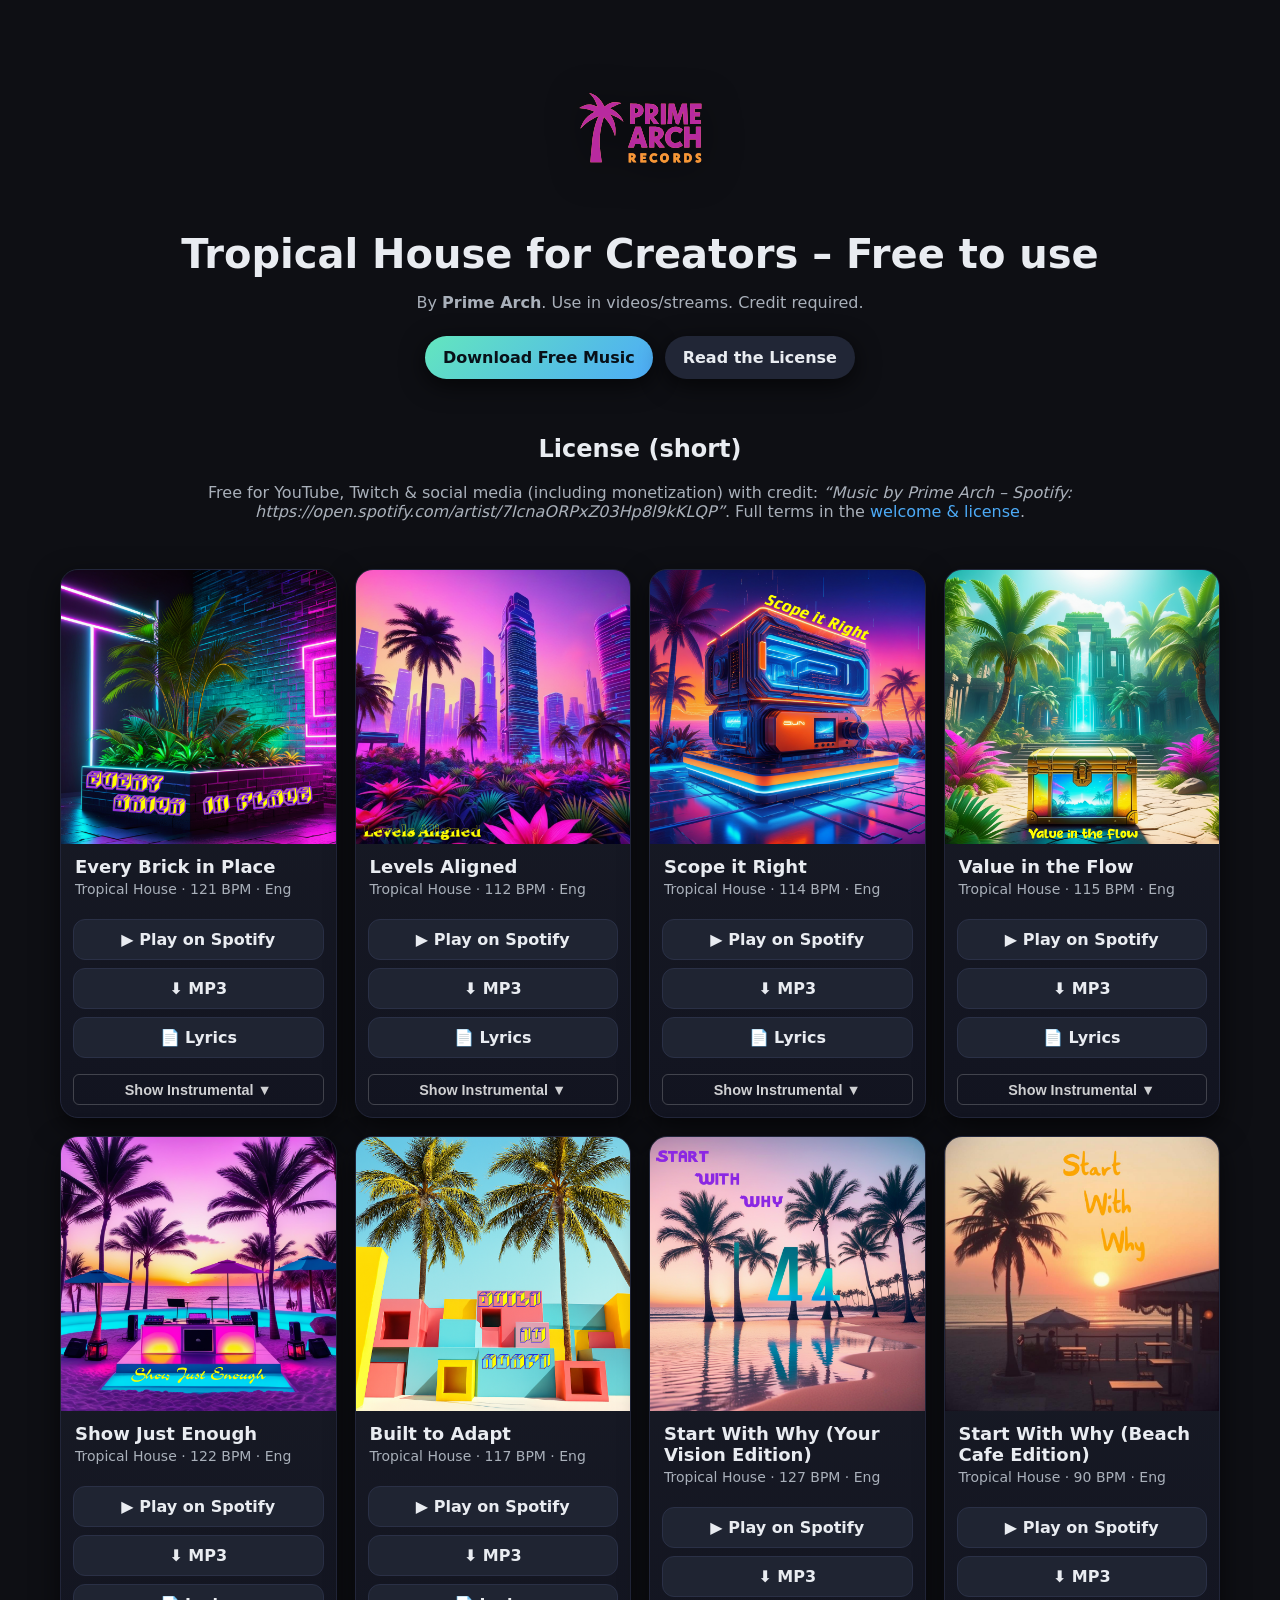
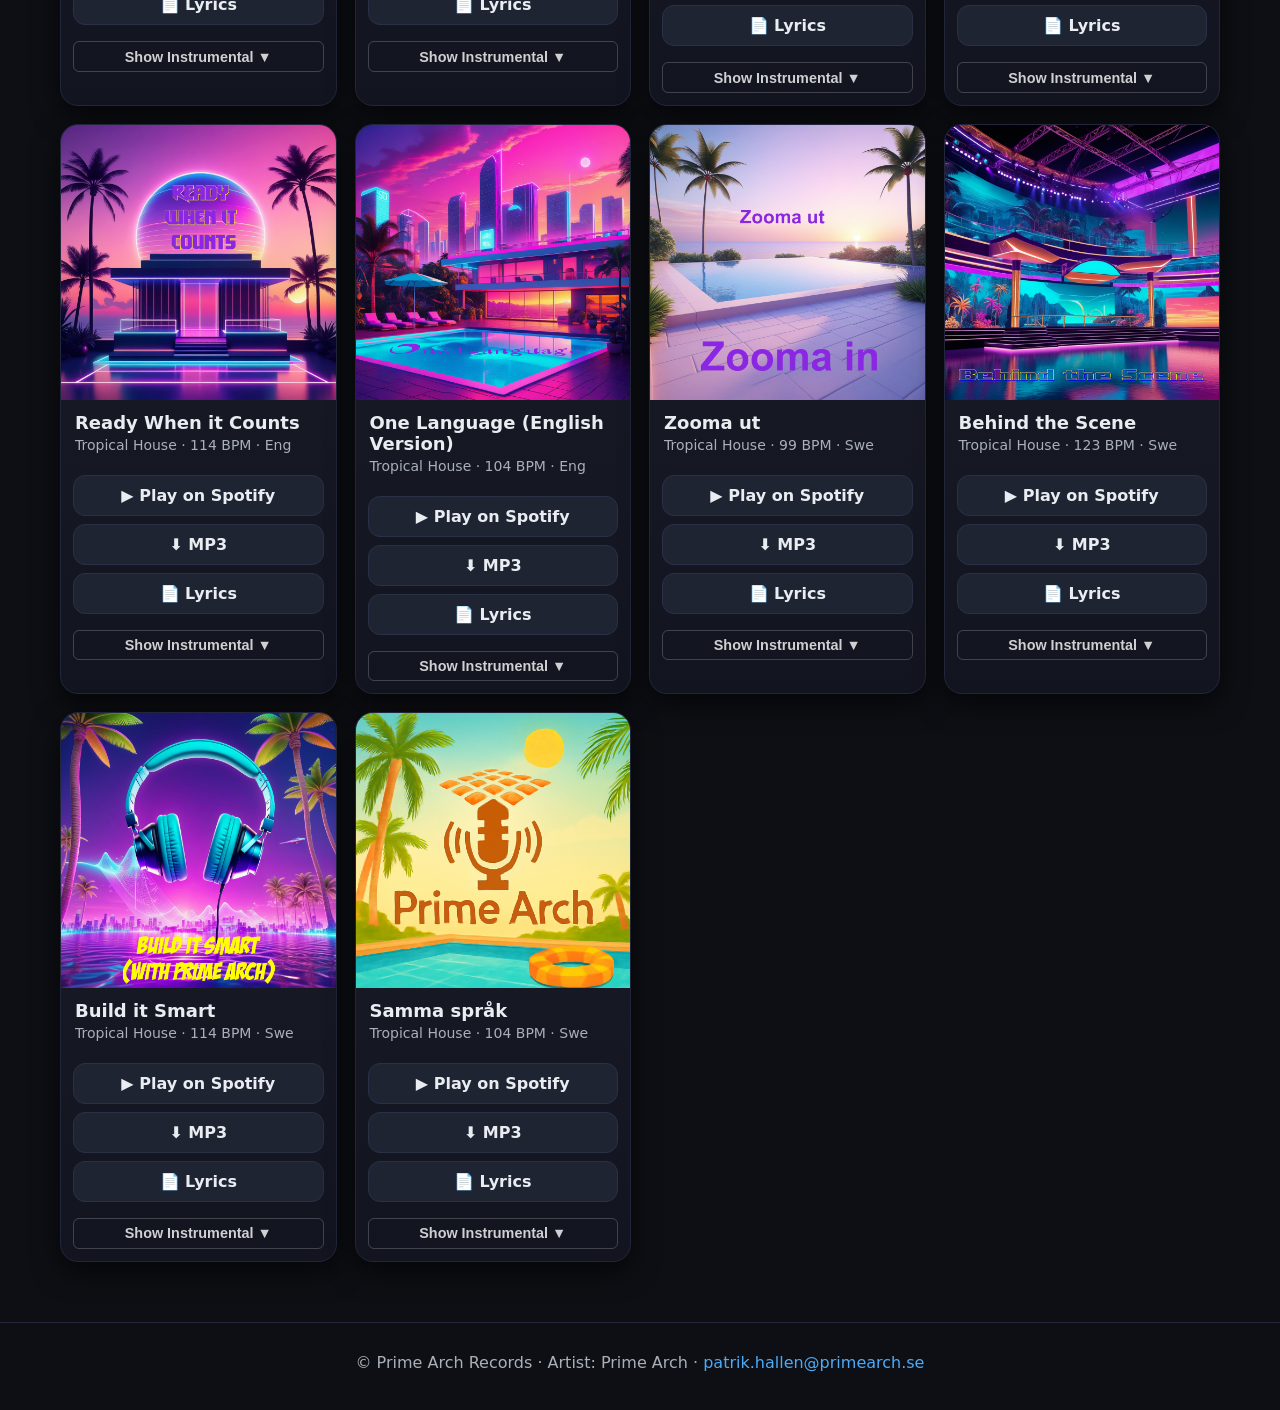
==== commit 980f4df8: "Add 'Every Brick in Place' track to index.html Added a new track 'Every Brick in Place' with details" ====
--- a/index.html
+++ b/index.html
@@ -61,11 +61,24 @@
 
   <section id="library" class="grid">
 
+  <!-- Every Brick in Place -->
+    <article class="card" data-track="Every Brick in Place">
+      <img src="/assets/covers/every-brick-in-place.png" alt="Every Brick in Place" class="cover" />
+      <h3>Every Brick in Place</h3>
+      <p>Tropical House · 121 BPM · Eng</p>
+      <div class="actions">
+        <a class="btn" href="https://open.spotify.com/track/3vdEuJBiYH70GPEmcm6ae4">▶ Play on Spotify</a>
+        <a class="btn download-link" href="/songs/every-brick-in-place.mp3">⬇ MP3</a>
+        <a class="btn instrumental download-link" href="/songs/every-brick-in-place-instrumental.mp3">⬇ MP3 (Instrumental)</a>
+        <a class="btn" href="/songs/every-brick-in-place-lyrics.pdf" target="_blank" rel="noopener">📄 Lyrics</a>
+      </div>
+    </article>
+    
     <!-- Levels Aligned -->
     <article class="card" data-track="Levels Aligned">
       <img src="/assets/covers/levels-aligned.png" alt="Levels Aligned" class="cover" />
       <h3>Levels Aligned</h3>
-      <p>Tropical House · 114 BPM · Eng</p>
+      <p>Tropical House · 112 BPM · Eng</p>
       <div class="actions">
         <a class="btn" href="https://open.spotify.com/track/3mB4QtgDjKM6o8Iqiv5fYM">▶ Play on Spotify</a>
         <a class="btn download-link" href="/songs/levels-aligned.mp3">⬇ MP3</a>
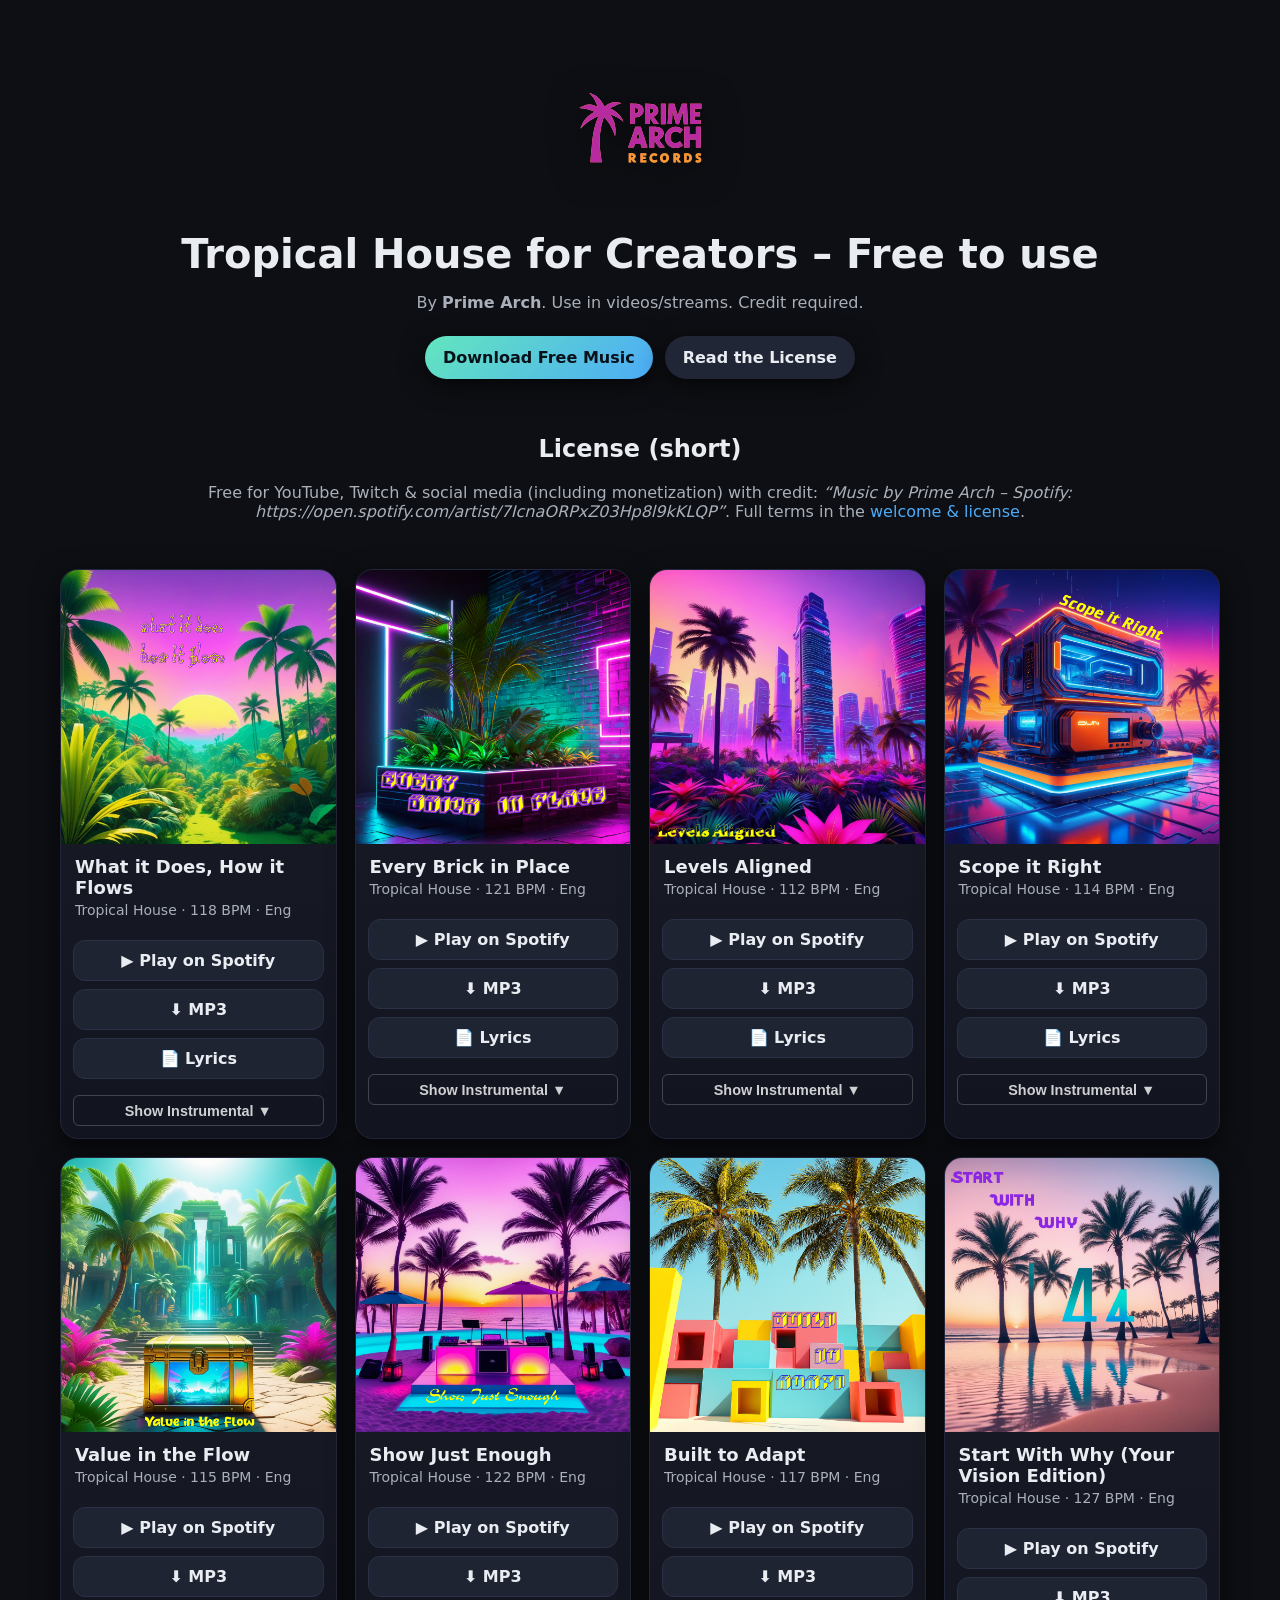
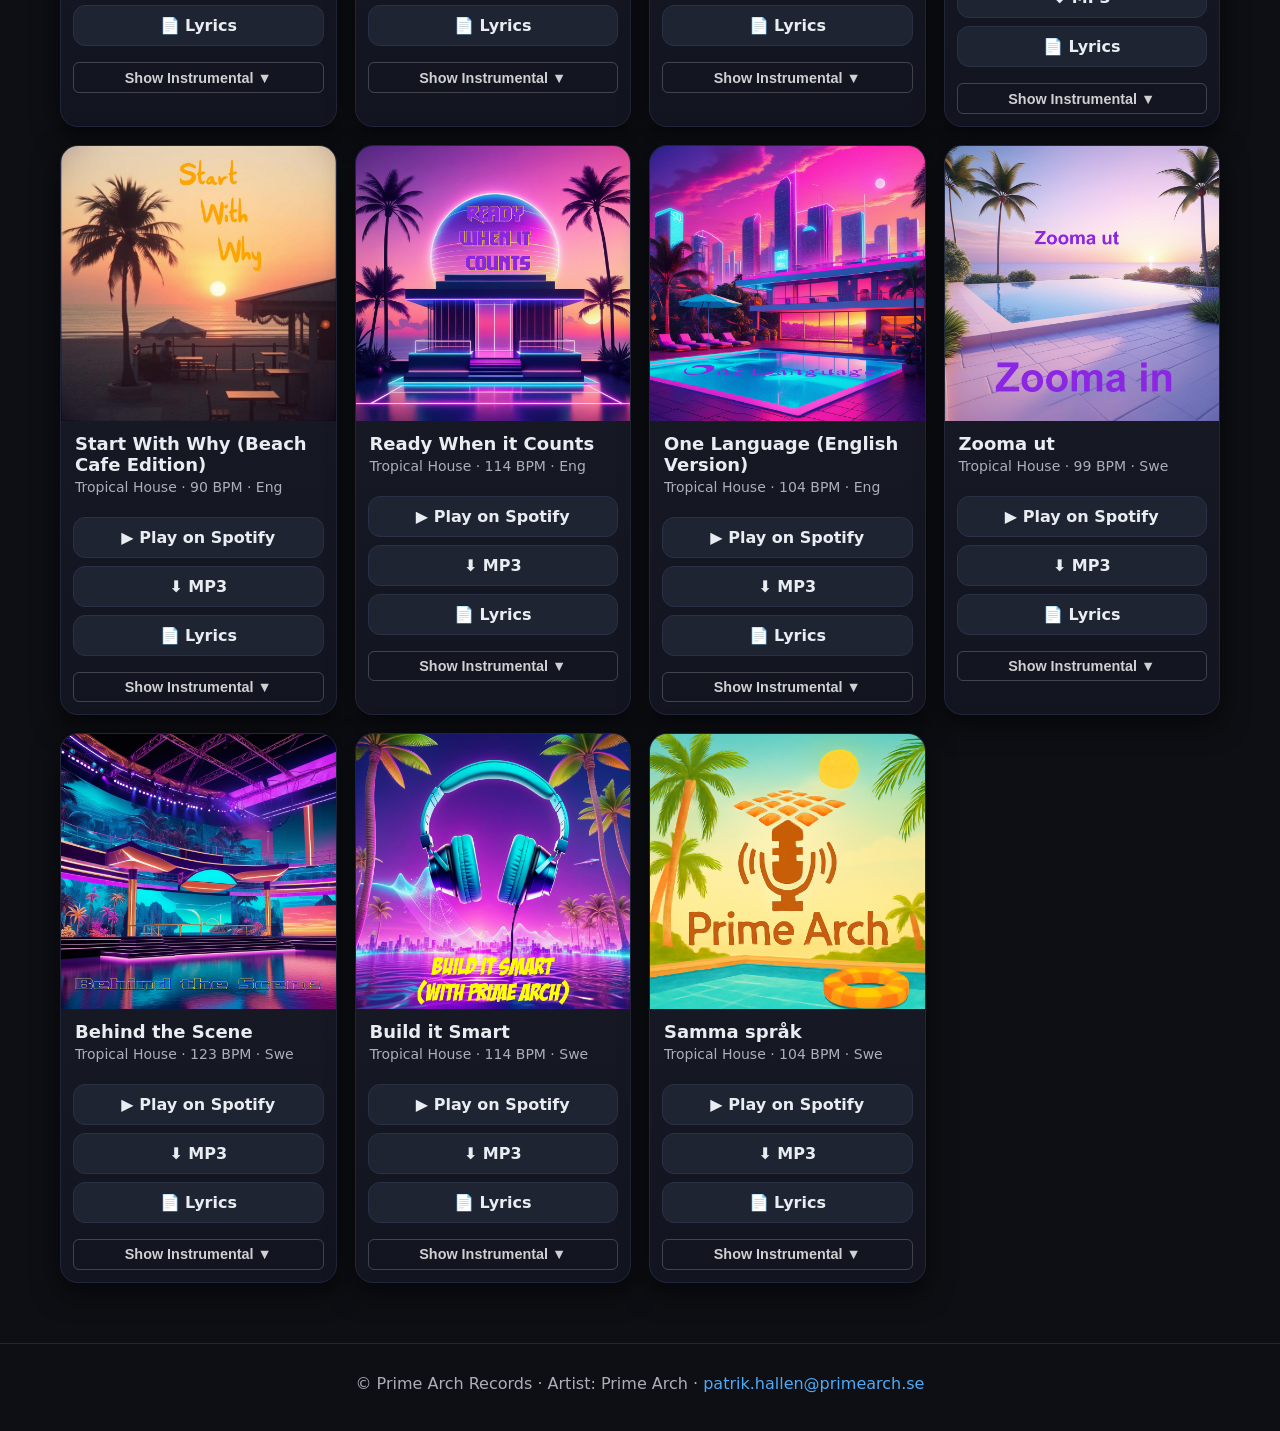
==== commit 4fa10ad7: "Add new track 'What it Does, How it Flows' to library" ====
--- a/index.html
+++ b/index.html
@@ -61,6 +61,19 @@
 
   <section id="library" class="grid">
 
+  <!-- What it Does, How it Flows -->
+  <article class="card" data-track="What it Does, How it Flows">
+    <img src="/assets/covers/what-it-does-how-it-flows.png" alt="What it Does, How it Flows" class="cover" />
+    <h3>What it Does, How it Flows</h3>
+    <p>Tropical House · 118 BPM · Eng</p>
+    <div class="actions">
+      <a class="btn" href="https://open.spotify.com/track/6w6Lt5h9aL0CamimnhqGVm">▶ Play on Spotify</a>
+      <a class="btn download-link" href="/songs/what-it-does-how-it-flows.mp3">⬇ MP3</a>
+      <a class="btn instrumental download-link" href="/songs/what-it-does-how-it-flows-instrumental.mp3">⬇ MP3 (Instrumental)</a>
+      <a class="btn" href="/songs/what-it-does-how-it-flows-lyrics.pdf" target="_blank" rel="noopener">📄 Lyrics</a>
+    </div>
+  </article>
+
   <!-- Every Brick in Place -->
     <article class="card" data-track="Every Brick in Place">
       <img src="/assets/covers/every-brick-in-place.png" alt="Every Brick in Place" class="cover" />
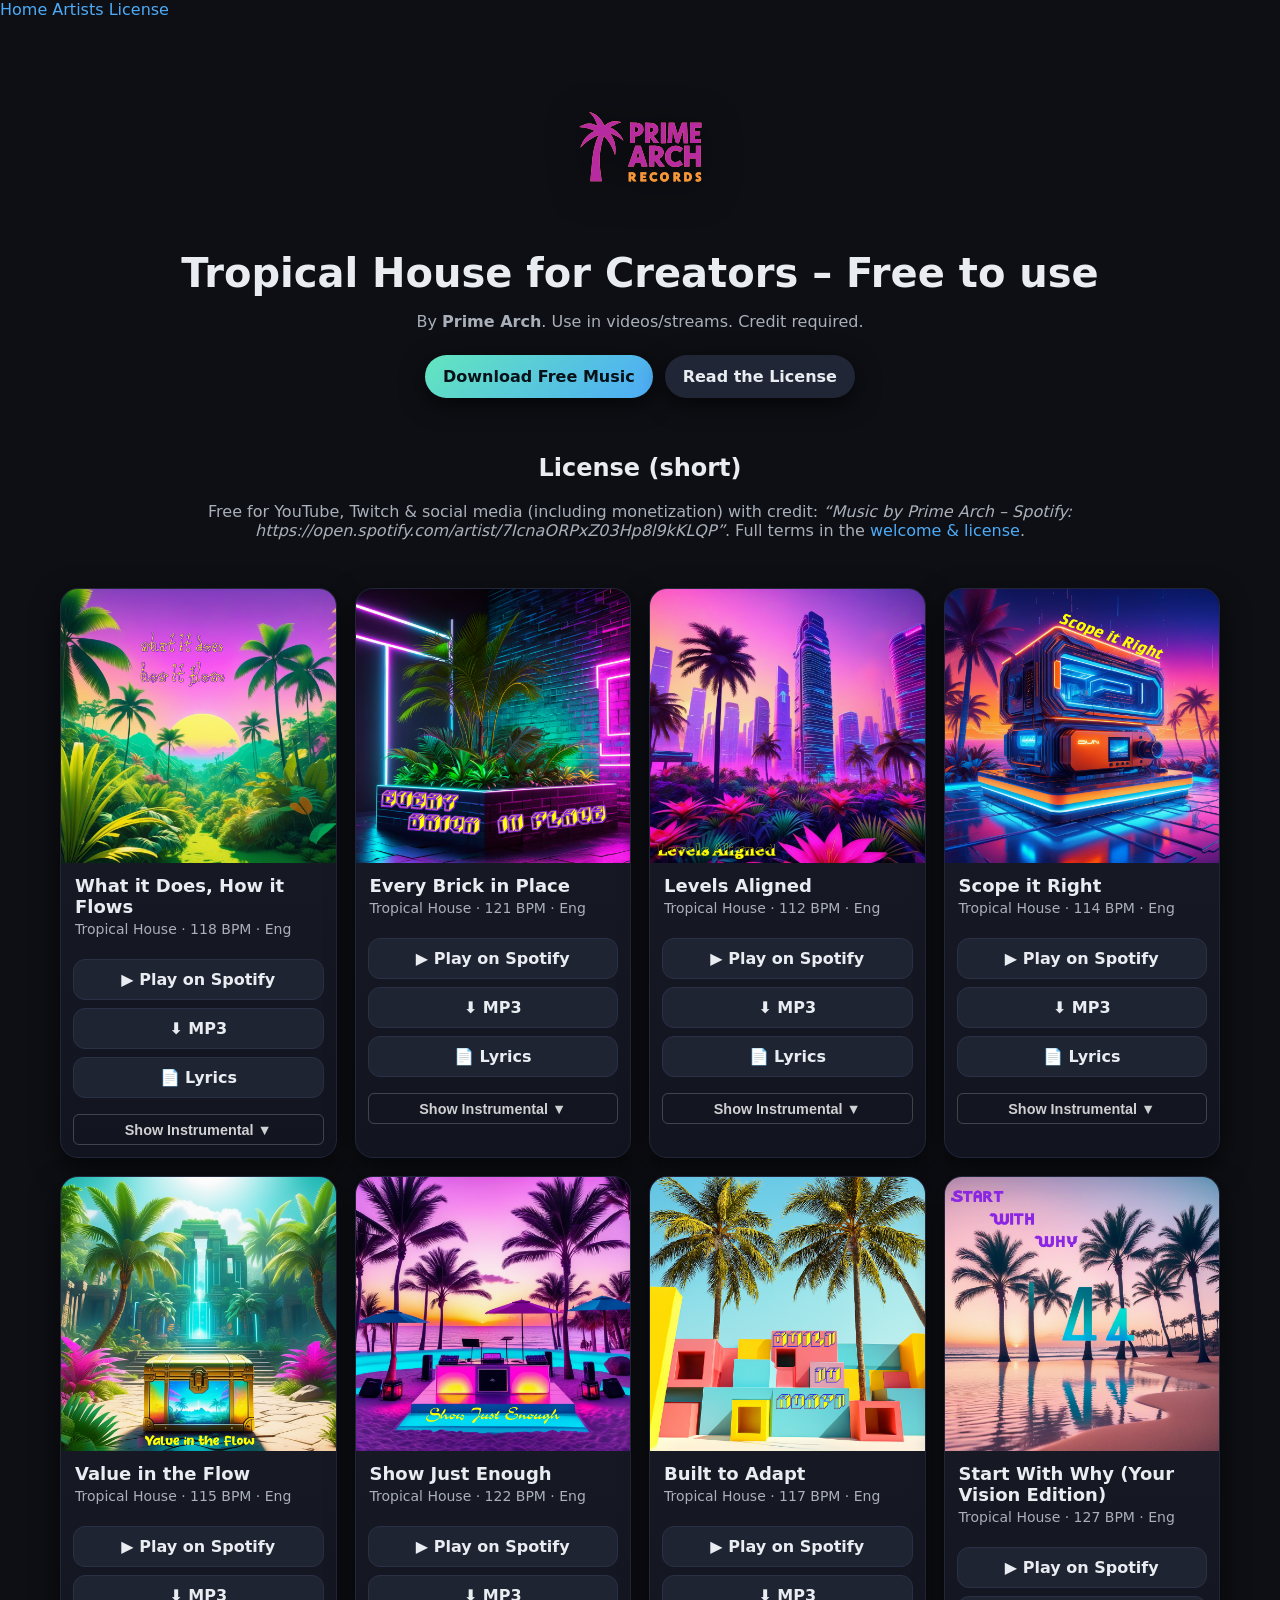
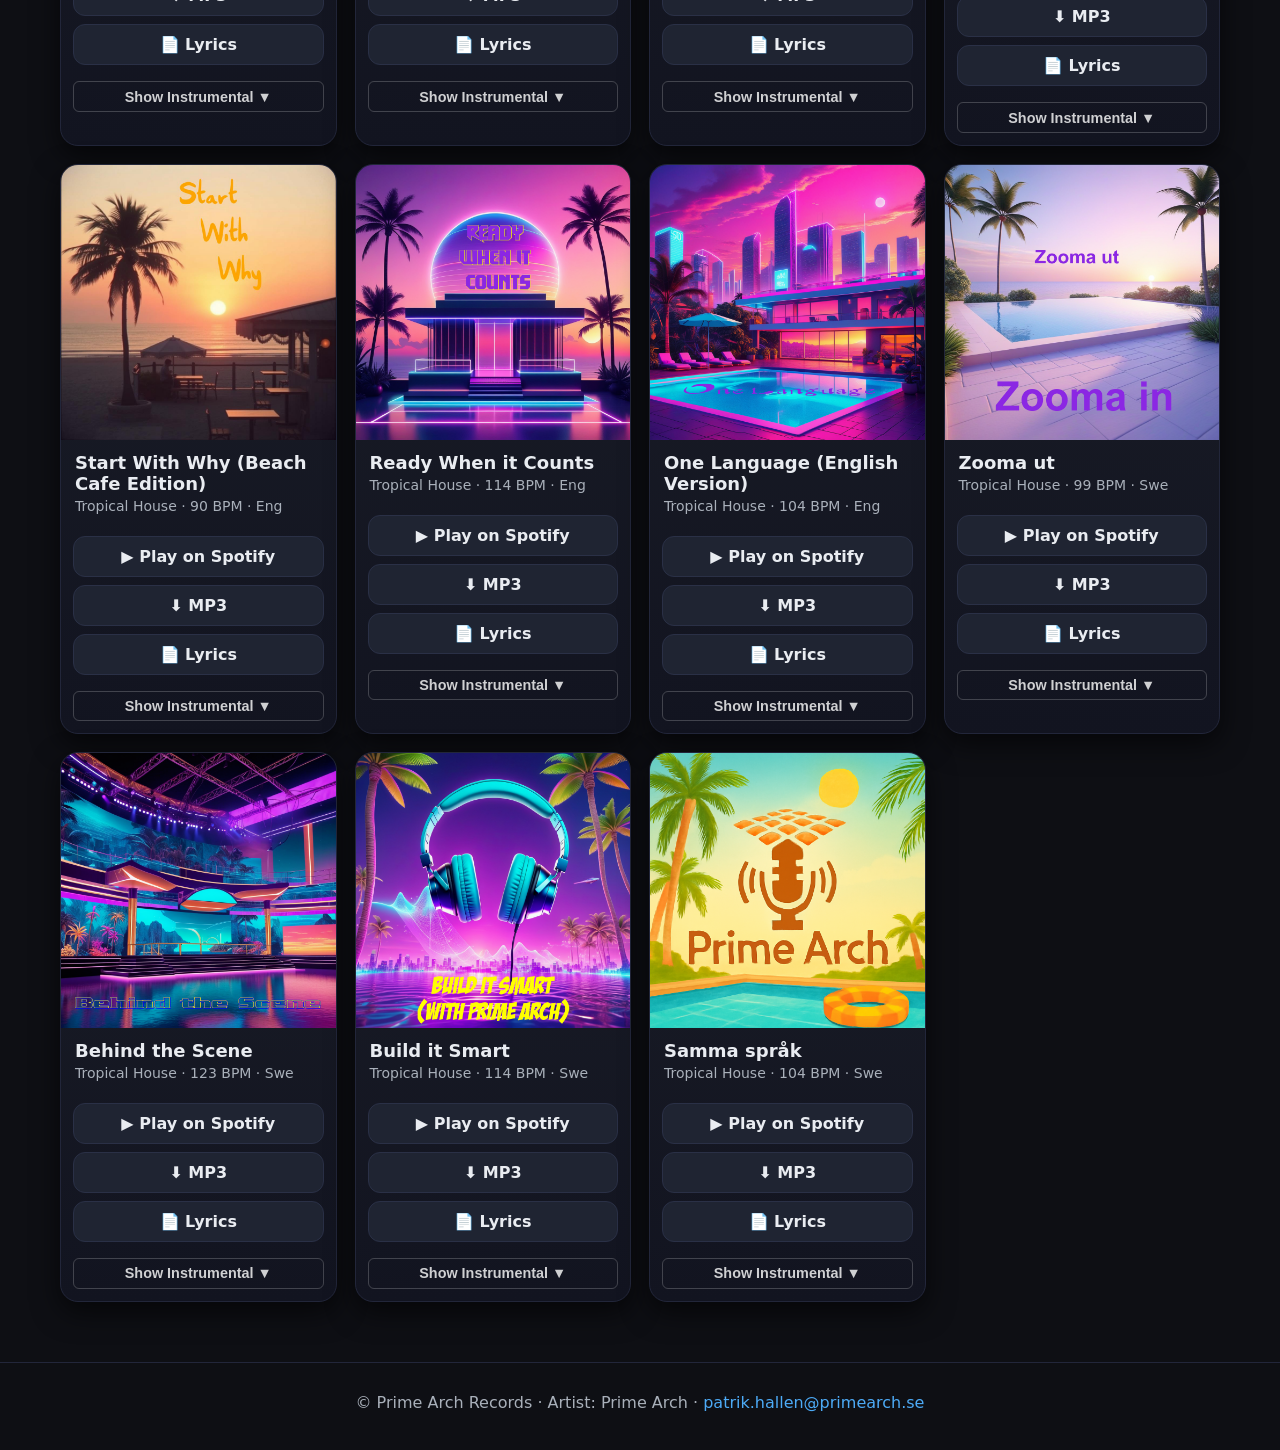
==== commit e8437a17: "Add navigation bar to index.html" ====
--- a/index.html
+++ b/index.html
@@ -41,6 +41,12 @@
   </style>
 </head>
 <body>
+  <nav class="topnav">
+    <a href="/">Home</a>
+    <a href="/artists/">Artists</a>
+    <a href="/docs/welcome-license.md" target="_blank" rel="noopener">License</a>
+  </nav>
+
   <header class="hero">
     <img src="/assets/logo.svg" alt="Prime Arch Records" class="logo" />
     <h1>Tropical House for Creators – Free to use</h1>
